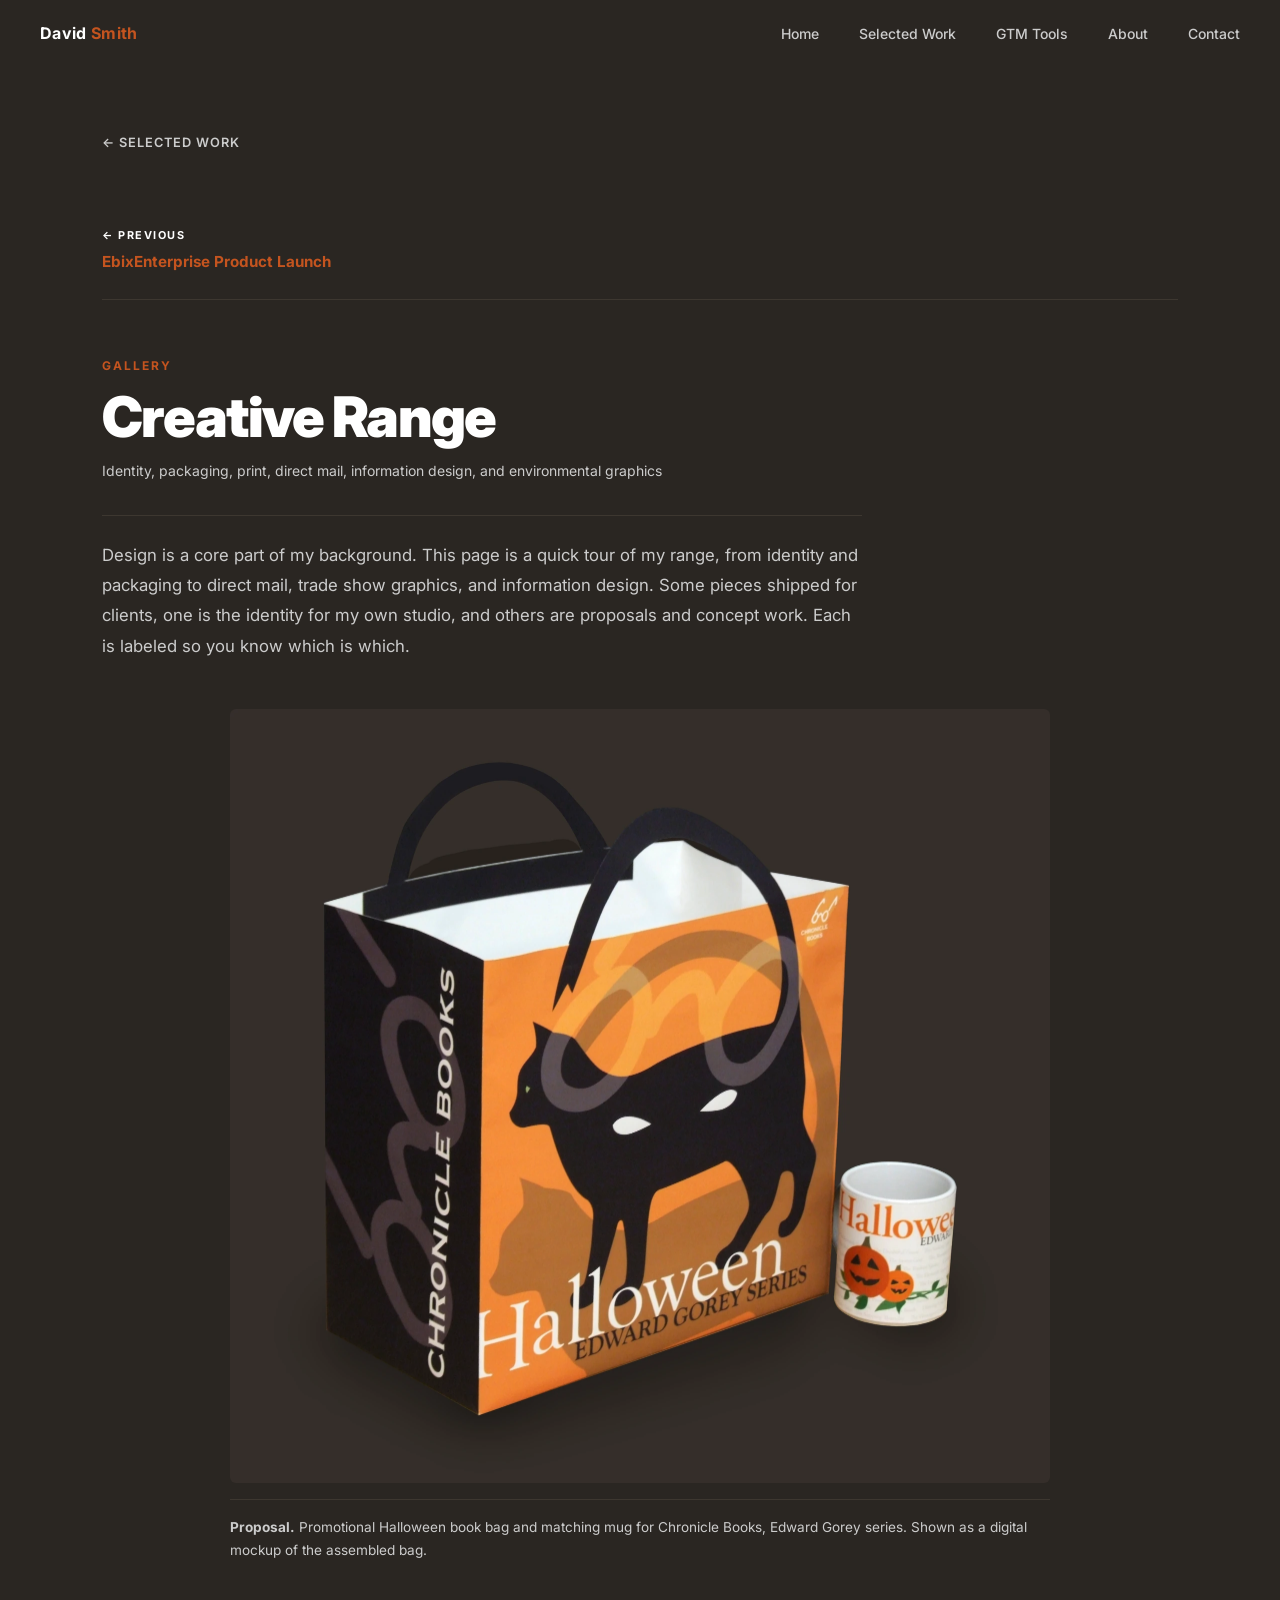
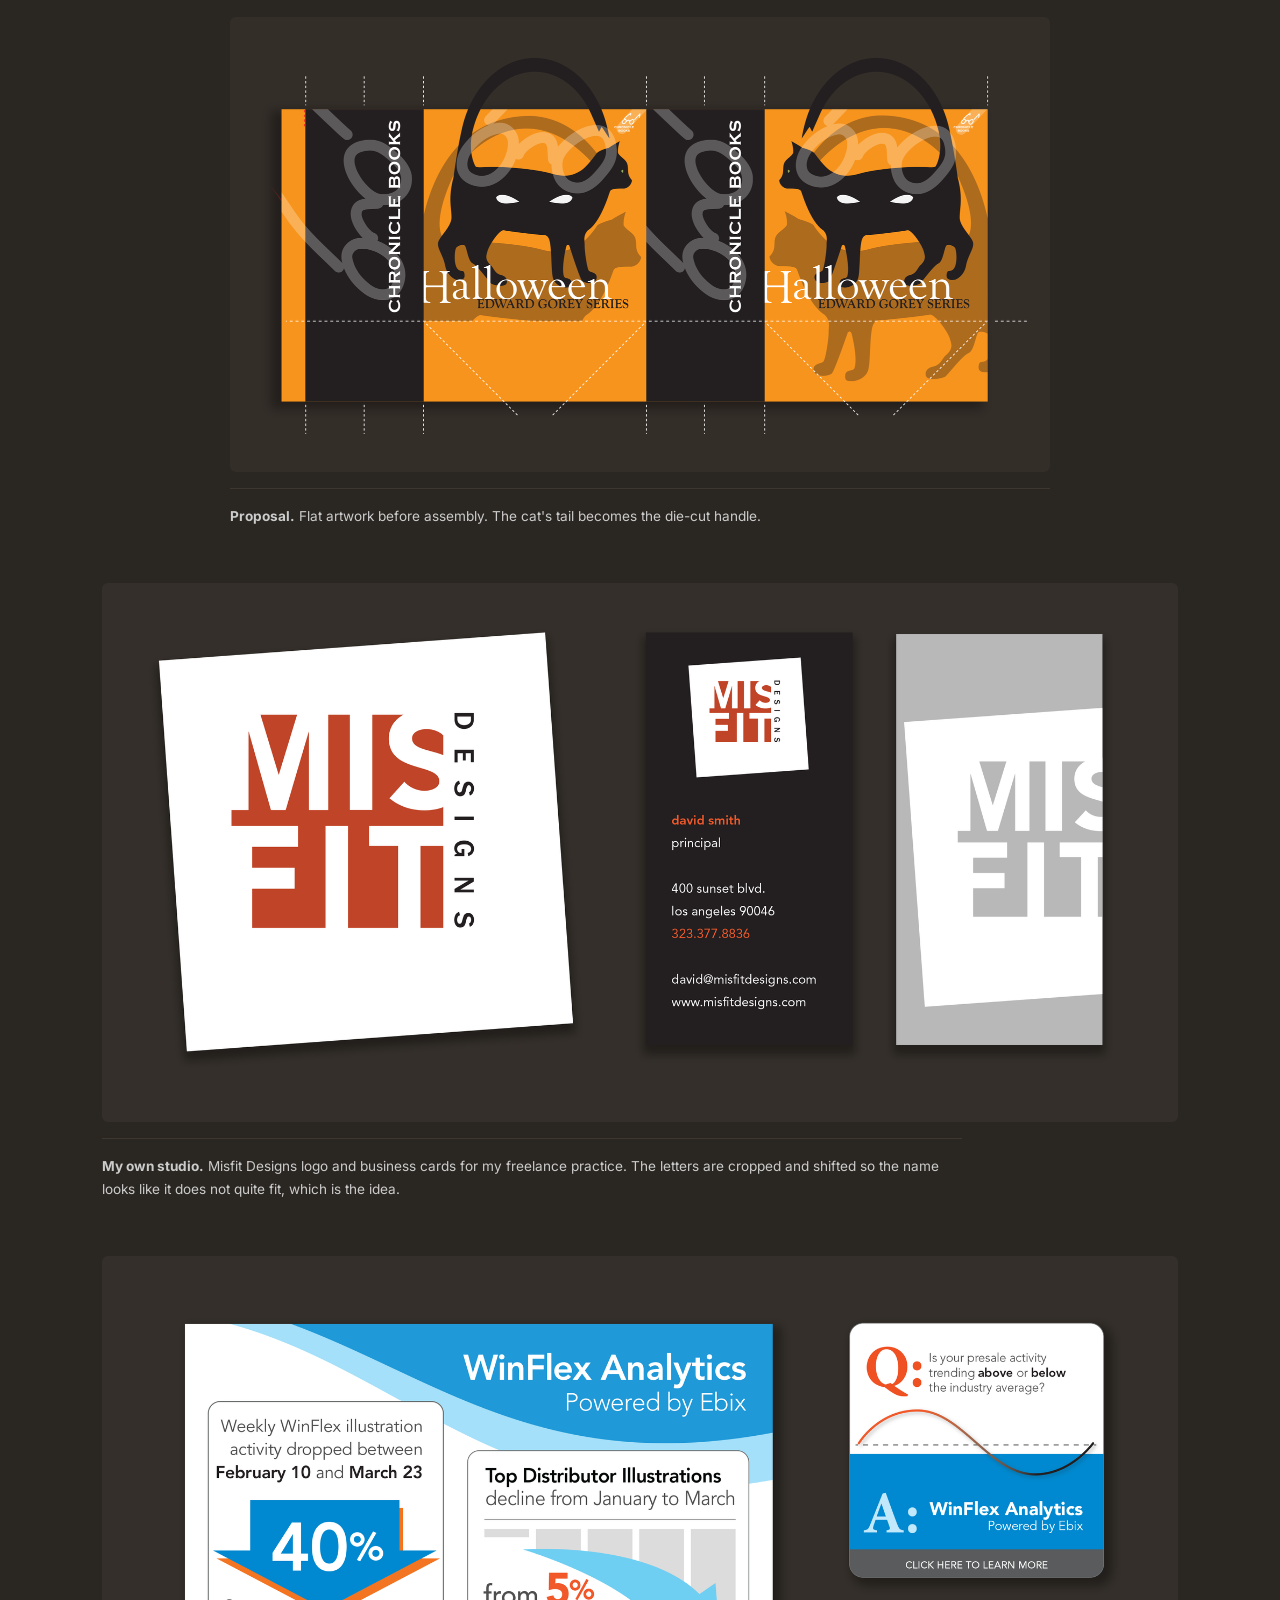
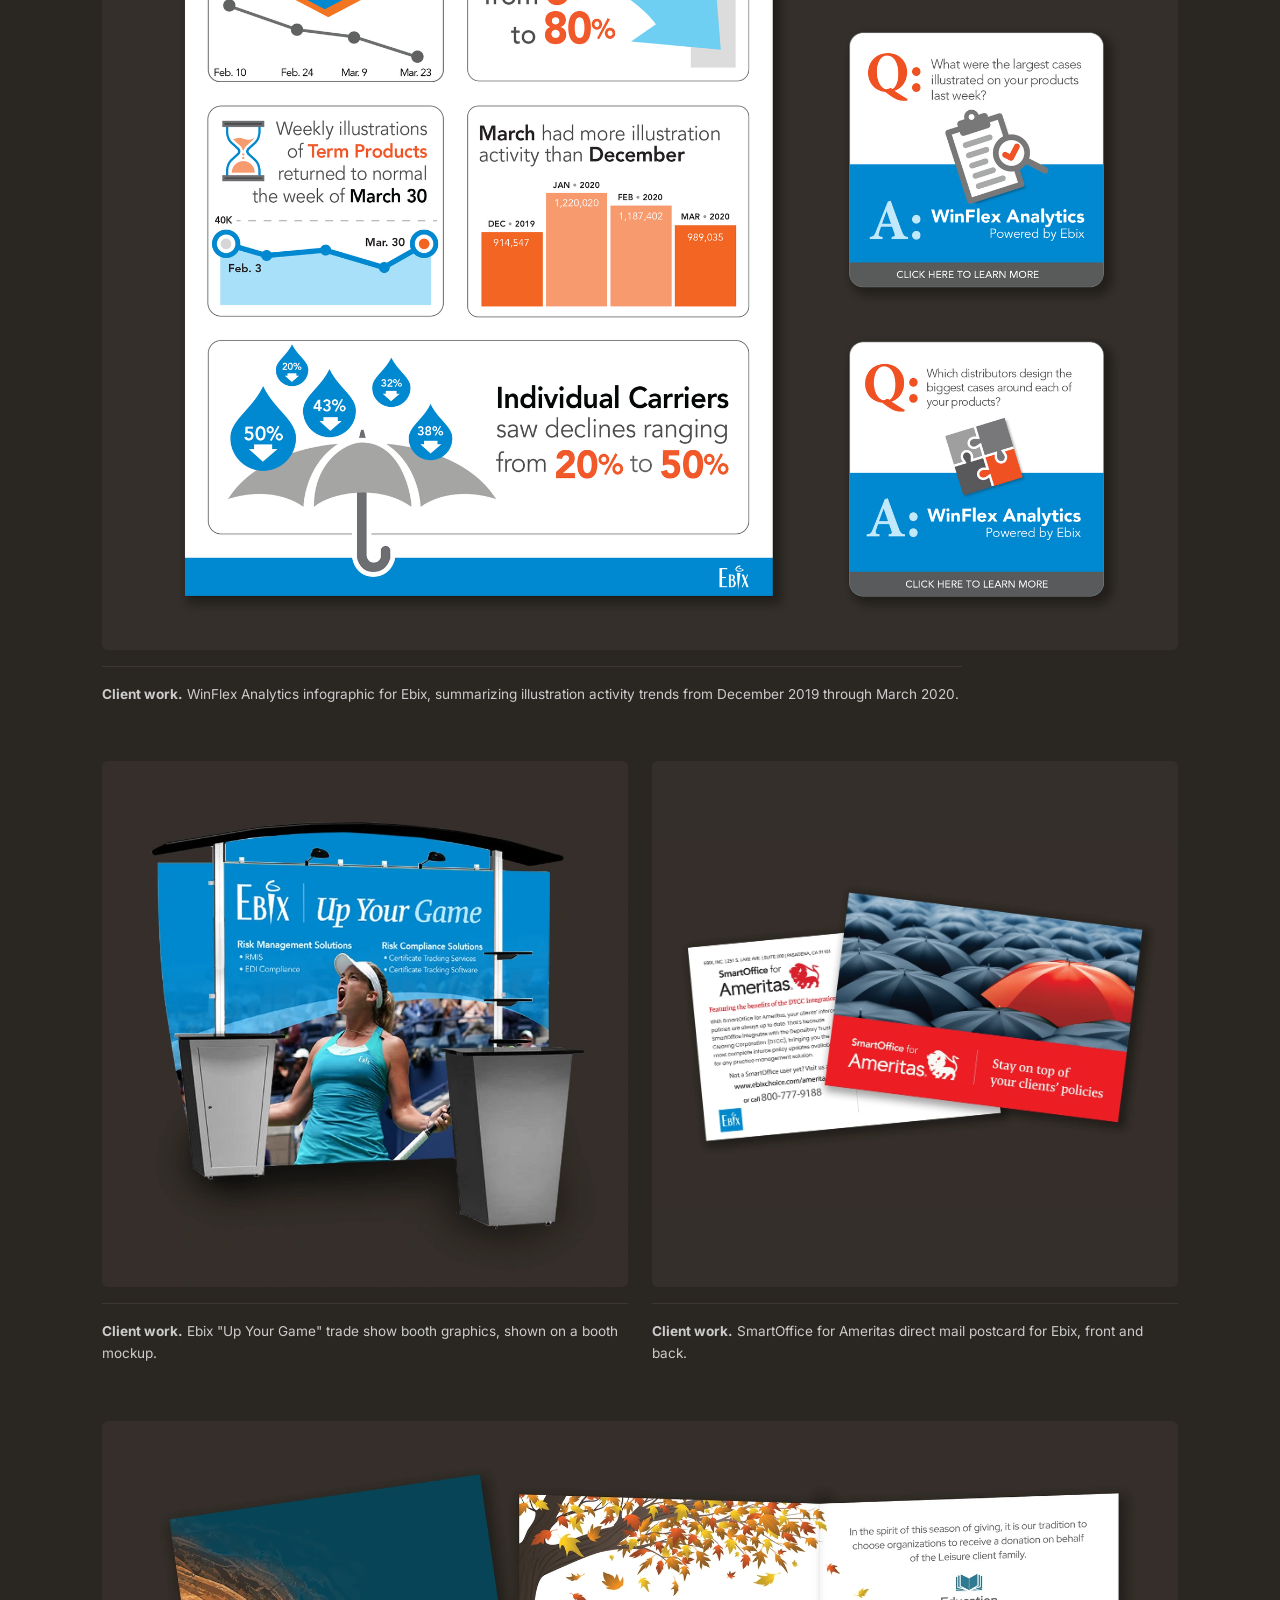
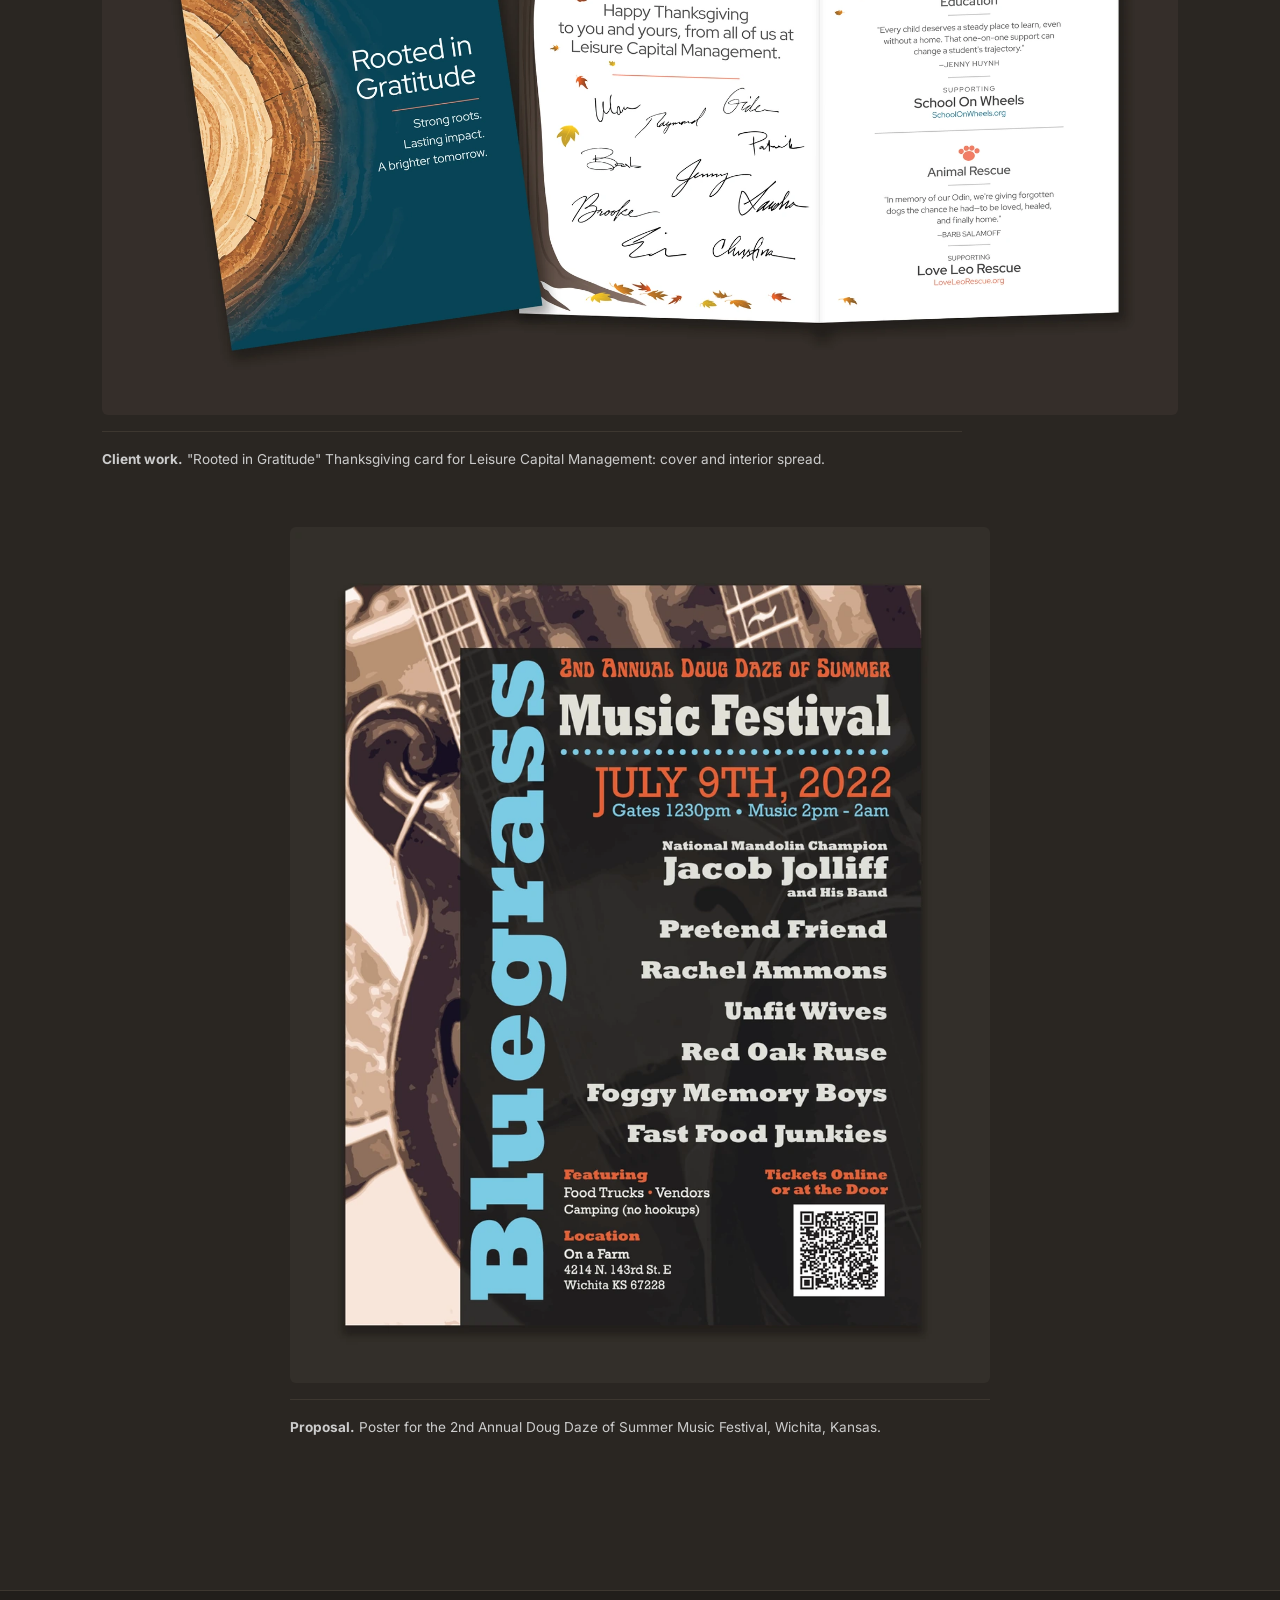
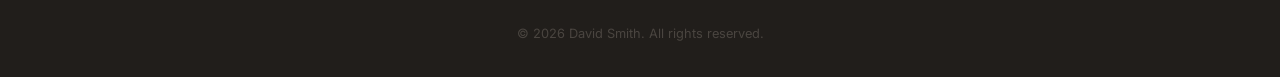
==== creative-range/index.html @ 81f2997c "Add Creative Range gallery page and homepage card - New page creative-range/index.html with images i" ====
<!DOCTYPE html>
<html lang="en">
<head>
  <meta charset="UTF-8" />
  <meta name="viewport" content="width=device-width, initial-scale=1.0" />
  <title>Creative Range | David Smith</title>
  <link rel="stylesheet" href="../styles.css" />
</head>
<body>

  <nav class="site-nav">
    <a href="https://davidsmithdesigns.com/" class="nav-logo">David <span>Smith</span></a>
    <ul class="nav-links">
      <li><a href="https://davidsmithdesigns.com/">Home</a></li>
      <li><a href="../index.html#selected-work">Selected Work</a></li>
      <li><a href="../gtm-tools.html">GTM Tools</a></li>
      <li><a href="../about.html">About</a></li>
      <li><a href="../index.html#contact">Contact</a></li>
    </ul>
    <button class="nav-toggle" aria-label="Toggle menu">
      <span></span><span></span><span></span>
    </button>
  </nav>

  <main class="cs-page range-page">
    <div class="container">

      <a href="../index.html#selected-work" class="cs-back">← Selected Work</a>

      <nav class="cs-nav" aria-label="Case study navigation">
        <a href="../ebixenterprise/" class="cs-nav-link prev">
          <span class="cs-nav-label">← Previous</span>
          <span class="cs-nav-title">EbixEnterprise Product Launch</span>
        </a>
        <div class="cs-nav-spacer"></div>
      </nav>

      <header class="cs-header">
        <p class="eyebrow">Gallery</p>
        <h1 class="cs-title">Creative Range</h1>
        <p class="cs-tagline">Identity, packaging, print, direct mail, information design, and environmental graphics</p>
        <p class="cs-intro">Design is a core part of my background. This page is a quick tour of my range, from identity and packaging to direct mail, trade show graphics, and information design. Some pieces shipped for clients, one is the identity for my own studio, and others are proposals and concept work. Each is labeled so you know which is which.</p>
      </header>

      <div class="deliverables">

        <!-- 1. Chronicle Books bag (hero) + die cut -->
        <figure class="deliverable deliverable-feature">
          <img class="tile" src="../images/creative-range/chronicle-bag.webp" width="1640" height="1549" alt="Halloween promotional book bag for Chronicle Books, Edward Gorey series, with a black cat whose tail forms the handle, shown with a matching mug" decoding="async" />
          <figcaption><strong>Proposal.</strong> Promotional Halloween book bag and matching mug for Chronicle Books, Edward Gorey series. Shown as a digital mockup of the assembled bag.</figcaption>
        </figure>

        <figure class="deliverable deliverable-feature">
          <img class="tile" src="../images/creative-range/chronicle-bag-die-cut.png" width="1640" height="909" alt="Flat die-cut artwork for the Chronicle Books Halloween bag showing both panels before assembly" loading="lazy" decoding="async" />
          <figcaption><strong>Proposal.</strong> Flat artwork before assembly. The cat's tail becomes the die-cut handle.</figcaption>
        </figure>

        <!-- 2. Misfit identity (full width) -->
        <figure class="deliverable">
          <img class="tile" src="../images/creative-range/misfit-designs.png" width="2000" height="1002" alt="Misfit Designs logo with front and back of the business card" loading="lazy" decoding="async" />
          <figcaption><strong>My own studio.</strong> Misfit Designs logo and business cards for my freelance practice. The letters are cropped and shifted so the name looks like it does not quite fit, which is the idea.</figcaption>
        </figure>

        <!-- 4. Ebix: infographic (full width), then booth + direct mail -->
        <figure class="deliverable">
          <img class="tile" src="../images/creative-range/winflex-infographic.png" width="2000" height="1847" alt="WinFlex Analytics infographic from Ebix with a 40 percent decline arrow, bar chart, and raindrops on an umbrella" loading="lazy" decoding="async" />
          <figcaption><strong>Client work.</strong> WinFlex Analytics infographic for Ebix, summarizing illustration activity trends from December 2019 through March 2020.</figcaption>
        </figure>

        <div class="range-grid">
          <figure class="deliverable">
            <img class="tile" src="../images/creative-range/tradeshow-booth.webp" width="900" height="900" alt="Ebix Up Your Game trade show booth with a tennis player and Risk Management and Risk Compliance solutions" loading="lazy" decoding="async" />
            <figcaption><strong>Client work.</strong> Ebix "Up Your Game" trade show booth graphics, shown on a booth mockup.</figcaption>
          </figure>
          <figure class="deliverable">
            <img class="tile" src="../images/creative-range/direct-mail.webp" width="1200" height="827" alt="SmartOffice for Ameritas direct mail postcard, front with red umbrella and back with copy" loading="lazy" decoding="async" />
            <figcaption><strong>Client work.</strong> SmartOffice for Ameritas direct mail postcard for Ebix, front and back.</figcaption>
          </figure>
        </div>

        <!-- 5. Holiday card (full width) -->
        <figure class="deliverable">
          <img class="tile" src="../images/creative-range/holiday-card.webp" width="2000" height="1105" alt="Rooted in Gratitude Thanksgiving card for Leisure Capital Management, cover and interior spread" loading="lazy" decoding="async" />
          <figcaption><strong>Client work.</strong> "Rooted in Gratitude" Thanksgiving card for Leisure Capital Management: cover and interior spread.</figcaption>
        </figure>

        <!-- 6. Bluegrass festival poster (centered) -->
        <figure class="deliverable deliverable-centered">
          <img class="tile" src="../images/creative-range/bluegrass-ad.webp" width="1000" height="1223" alt="Poster for the 2nd Annual Doug Daze of Summer bluegrass music festival in Wichita, Kansas, July 9, 2022, with a vertical Bluegrass headline over a stylized guitar" loading="lazy" decoding="async" />
          <figcaption><strong>Proposal.</strong> Poster for the 2nd Annual Doug Daze of Summer Music Festival, Wichita, Kansas.</figcaption>
        </figure>

      </div>
    </div>
  </main>

  <footer>
    <p>&copy; 2026 David Smith. All rights reserved.</p>
  </footer>

  <script src="../script.js"></script>
</body>
</html>
---- styles.css ----
@import url('https://fonts.googleapis.com/css2?family=Inter:wght@300;400;500;600;700;800;900&display=swap');

/* ── Variables ── */
:root {
  --bg:          #2a2622;
  --bg-dark:     #211e1b;
  --bg-card:     #322e2a;
  --bg-card2:    #3a3530;
  --accent:      #c4541f;
  --accent-h:    #d96025;
  --stone:       #f5f3ef;
  --text:        #ffffff;
  --text-2:      #cccccc;
  --border:      #3d3730;
  --ph-bg:       #1e1b18;
  --ph-border:   #2e2a26;
  --ph-text:     #4a4540;
  --radius:      6px;
  --max-w:       1140px;
}

/* ── Reset ── */
*, *::before, *::after { box-sizing: border-box; margin: 0; padding: 0; }
html { scroll-behavior: smooth; }
body {
  background: var(--bg);
  color: var(--text);
  font-family: 'Inter', system-ui, sans-serif;
  line-height: 1.7;
  -webkit-font-smoothing: antialiased;
}
img { display: block; width: 100%; height: auto; }
a { color: inherit; text-decoration: none; }

/* ── Layout ── */
.container {
  max-width: var(--max-w);
  margin: 0 auto;
  padding: 0 2rem;
}
section { padding: 6rem 0; }

/* ── Nav ── */
.site-nav {
  position: fixed;
  top: 0; left: 0; right: 0;
  z-index: 200;
  display: flex;
  align-items: center;
  justify-content: space-between;
  padding: 1.25rem 2.5rem;
  transition: background 0.3s, box-shadow 0.3s;
}
.site-nav.scrolled {
  background: rgba(33, 30, 27, 0.96);
  backdrop-filter: blur(12px);
  box-shadow: 0 1px 0 var(--border);
}
.site-nav.menu-open {
  backdrop-filter: none;
}
.nav-logo {
  font-size: 1rem;
  font-weight: 700;
  letter-spacing: 0.02em;
  color: var(--text);
}
.nav-logo span { color: var(--accent); }
.nav-links {
  display: flex;
  gap: 2.5rem;
  list-style: none;
}
.nav-links a {
  font-size: 0.875rem;
  font-weight: 500;
  color: var(--text-2);
  transition: color 0.2s;
}
.nav-links a:hover { color: var(--text); }

/* Hamburger */
.nav-toggle {
  display: none;
  flex-direction: column;
  gap: 5px;
  cursor: pointer;
  padding: 4px;
  background: none;
  border: none;
}
.nav-toggle span {
  display: block;
  width: 24px;
  height: 2px;
  background: var(--text);
  transition: transform 0.3s, opacity 0.3s;
}
.nav-toggle.open span:nth-child(1) { transform: translateY(7px) rotate(45deg); }
.nav-toggle.open span:nth-child(2) { opacity: 0; }
.nav-toggle.open span:nth-child(3) { transform: translateY(-7px) rotate(-45deg); }

/* ── Hero ── */
#hero {
  position: relative;
  min-height: 100vh;
  display: flex;
  align-items: center;
  overflow: hidden;
  background: var(--bg-dark);
}
.hero-texture {
  position: absolute;
  inset: 0;
  pointer-events: none;
  overflow: hidden;
}
.hero-texture::before {
  content: '';
  position: absolute;
  inset: 0;
  background: url('images/david-texture.jpg') center / cover no-repeat;
}
.hero-texture::after {
  content: '';
  position: absolute;
  inset: 0;
  background: linear-gradient(to bottom, transparent 40%, var(--bg-dark) 100%);
}
.hero-content {
  position: relative;
  z-index: 2;
  max-width: var(--max-w);
  margin: 0 auto;
  padding: 0 2rem;
  padding-top: 5rem;
  display: flex;
  align-items: center;
  gap: 2.5rem;
}
.hero-photo {
  flex-shrink: 0;
  width: 11rem;
  height: 11rem;
  border-radius: 50%;
  object-fit: cover;
  border: 3px solid var(--accent);
  box-shadow: 0 10px 30px rgba(0, 0, 0, 0.4);
}
.hero-eyebrow {
  font-size: 0.8rem;
  font-weight: 600;
  letter-spacing: 0.18em;
  text-transform: uppercase;
  color: var(--accent);
  margin-bottom: 1.25rem;
}
.hero-name {
  font-size: clamp(3.5rem, 8vw, 6.5rem);
  font-weight: 900;
  line-height: 0.95;
  letter-spacing: -0.03em;
  color: var(--text);
  margin-bottom: 1.5rem;
}
.hero-title {
  font-size: clamp(1.1rem, 2.5vw, 1.5rem);
  font-weight: 400;
  color: var(--stone);
  margin-bottom: 0.6rem;
}
.hero-descriptor {
  font-size: 0.95rem;
  color: var(--text-2);
  margin-bottom: 2.75rem;
  max-width: 540px;
}
.btn {
  display: inline-block;
  padding: 0.85rem 2rem;
  border-radius: var(--radius);
  font-size: 0.9rem;
  font-weight: 600;
  letter-spacing: 0.01em;
  cursor: pointer;
  transition: background 0.2s, transform 0.15s;
  -webkit-appearance: none;
  appearance: none;
  border: none;
}
.btn-accent {
  background: var(--accent);
  color: #fff;
}
.btn-accent:hover {
  background: var(--accent-h);
  transform: translateY(-1px);
}
.btn-ghost {
  background: transparent;
  color: var(--text-2);
  border: 1px solid var(--border);
  margin-left: 1rem;
}
.btn-ghost:hover {
  border-color: var(--text-2);
  color: var(--text);
}
.btn:focus {
  outline: none;
}
.btn:focus-visible {
  outline: 2px solid var(--accent-h);
  outline-offset: 2px;
}

/* ── Section Labels ── */
.eyebrow {
  font-size: 0.75rem;
  font-weight: 700;
  letter-spacing: 0.16em;
  text-transform: uppercase;
  color: var(--accent);
  margin-bottom: 0.75rem;
}
.section-title {
  font-size: clamp(1.75rem, 4vw, 2.75rem);
  font-weight: 800;
  line-height: 1.1;
  letter-spacing: -0.02em;
  color: var(--text);
  margin-bottom: 1rem;
}
.section-lead {
  font-size: 1.05rem;
  color: var(--text-2);
  max-width: 600px;
  margin-bottom: 3.5rem;
}

/* ── Selected Work Cards ── */
#selected-work { background: var(--bg); }
.work-grid {
  display: grid;
  grid-template-columns: repeat(3, 1fr);
  gap: 1.75rem;
}
.work-card {
  display: flex;
  flex-direction: column;
  background: var(--bg-card);
  border: 1px solid var(--border);
  border-radius: 10px;
  overflow: hidden;
  transition: border-color 0.25s, transform 0.25s;
}
.work-card:hover {
  border-color: var(--accent);
  transform: translateY(-3px);
}
.card-full-link {
  display: flex;
  flex-direction: column;
  height: 100%;
  color: inherit;
}
.card-thumb {
  display: block;
  overflow: hidden;
}
.card-thumb .img-placeholder { border-radius: 0; border: none; border-bottom: 1px solid var(--ph-border); }
.work-card:hover .card-thumb .img-placeholder { transform: scale(1.02); }
.card-body {
  padding: 1.5rem;
  display: flex;
  flex-direction: column;
  flex: 1;
}
.card-tags {
  font-size: 0.7rem;
  font-weight: 600;
  letter-spacing: 0.08em;
  text-transform: uppercase;
  color: var(--accent);
  margin-bottom: 0.6rem;
}
.card-body h3 {
  font-size: 1.05rem;
  font-weight: 700;
  line-height: 1.3;
  margin-bottom: 0.6rem;
  color: var(--text);
}
.card-body p {
  font-size: 0.875rem;
  color: var(--text-2);
  line-height: 1.65;
  flex: 1;
  margin-bottom: 1.25rem;
}
.card-link {
  font-size: 0.85rem;
  font-weight: 600;
  color: var(--accent);
  transition: color 0.2s;
  align-self: flex-start;
}
.work-card:hover .card-link { color: var(--accent-h); }

/* ── Contact Section ── */
#contact {
  background: var(--bg-dark);
  border-top: 1px solid var(--border);
}
.contact-inner {
  max-width: 620px;
}
.contact-inner .section-title { margin-bottom: 0.75rem; }
.contact-sub {
  color: var(--text-2);
  font-size: 1rem;
  margin-bottom: 2.5rem;
  line-height: 1.75;
}
.contact-email {
  display: inline-block;
  font-size: 1.25rem;
  font-weight: 600;
  color: var(--accent);
  border-bottom: 1px solid transparent;
  transition: border-color 0.2s;
  margin-bottom: 1.75rem;
}
.contact-email:hover { border-color: var(--accent); }
.contact-links {
  display: flex;
  gap: 1.5rem;
  align-items: center;
}
.contact-link {
  font-size: 0.875rem;
  font-weight: 500;
  color: var(--text-2);
  transition: color 0.2s;
}
.contact-link:hover { color: var(--text); }
.contact-sep { color: var(--border); }

/* ── Footer ── */
footer {
  background: var(--bg-dark);
  border-top: 1px solid var(--border);
  padding: 2rem;
  text-align: center;
  font-size: 0.8rem;
  color: var(--ph-text);
}

/* ── About Page ── */
.about-page { padding-top: 10rem; }
.about-grid {
  display: grid;
  grid-template-columns: 1fr 2fr;
  gap: 5rem;
  align-items: start;
  margin-top: 3rem;
}
.about-sidebar .eyebrow { margin-bottom: 2rem; }
.about-meta dt {
  font-size: 0.7rem;
  font-weight: 700;
  letter-spacing: 0.12em;
  text-transform: uppercase;
  color: var(--accent);
  margin-bottom: 0.25rem;
}
.about-meta dd {
  font-size: 0.9rem;
  color: var(--text);
  margin-bottom: 1.5rem;
}
.about-body p {
  color: var(--text-2);
  margin-bottom: 1.4rem;
  font-size: 1rem;
  line-height: 1.8;
}
.about-body p:last-of-type { margin-bottom: 2.5rem; }
.about-cta { display: flex; gap: 1rem; flex-wrap: wrap; }

/* ── Case Study Pages ── */
.cs-page { padding-top: 8rem; }
.cs-back {
  display: inline-flex;
  align-items: center;
  gap: 0.4rem;
  font-size: 0.8rem;
  font-weight: 600;
  letter-spacing: 0.08em;
  text-transform: uppercase;
  color: var(--text-2);
  margin-bottom: 3rem;
  transition: color 0.2s;
}
.cs-back:hover { color: var(--accent); }
.cs-header { max-width: 820px; margin-bottom: 1.5rem; }
.cs-title {
  font-size: clamp(2rem, 5vw, 3.5rem);
  font-weight: 900;
  line-height: 1.05;
  letter-spacing: -0.03em;
  margin-bottom: 0.75rem;
}
.cs-tagline {
  font-size: 0.875rem;
  color: var(--text-2);
  margin-bottom: 2rem;
}
.cs-intro {
  font-size: 1.05rem;
  color: var(--text-2);
  line-height: 1.8;
  max-width: 760px;
  padding-top: 1.5rem;
  border-top: 1px solid var(--border);
  margin-bottom: 0;
}
.cs-meta {
  display: flex;
  gap: 3rem;
  flex-wrap: wrap;
  margin-bottom: 1.5rem;
}
.cs-meta-item dt {
  font-size: 0.68rem;
  font-weight: 700;
  letter-spacing: 0.14em;
  text-transform: uppercase;
  color: var(--accent);
  margin-bottom: 0.2rem;
}
.cs-meta-item dd {
  font-size: 0.875rem;
  color: var(--text-2);
}

/* ── Deliverables ── */
.deliverables { padding: 1.5rem 0 6rem; }
.deliverable {
  margin-bottom: 3.5rem;
}
.deliverable figcaption {
  font-size: 0.85rem;
  color: var(--text-2);
  line-height: 1.65;
  margin-top: 1rem;
  padding-top: 1rem;
  border-top: 1px solid var(--border);
  max-width: 860px;
}
.deliverable-centered {
  max-width: 700px;
  margin-left: auto;
  margin-right: auto;
}

/* Two-column grid */
.img-grid-2col {
  display: grid;
  grid-template-columns: 1fr 1fr;
  gap: 1.5rem;
  margin-bottom: 3.5rem;
}
.img-grid-2col .deliverable { margin-bottom: 0; }

/* Zinnia brochure + banner layout */
.zinnia-brochure-grid {
  display: grid;
  grid-template-columns: 1fr 1fr;
  gap: 1.5rem;
  margin-bottom: 3.5rem;
  align-items: start;
}
.zinnia-brochure-grid .deliverable { margin-bottom: 0; }
.zinnia-brochure-grid .deliverable:nth-child(1) { grid-column: 1; grid-row: 1; }
.zinnia-brochure-grid .deliverable:nth-child(2) { grid-column: 1; grid-row: 2; }
.zinnia-brochure-grid .deliverable:nth-child(3) { grid-column: 1; grid-row: 3; }
.zinnia-brochure-grid .banner-figure { grid-column: 2; grid-row: 1 / 4; }

/* Riskworld brochure grid: 3 left col, 2 right col */
.riskworld-brochure-grid {
  display: grid;
  grid-template-columns: 1fr 1fr;
  gap: 1.5rem;
  margin-bottom: 3.5rem;
  align-items: start;
}
.riskworld-brochure-grid .deliverable { margin-bottom: 0; }
.riskworld-brochure-grid .deliverable:nth-child(1) { grid-column: 1; grid-row: 1; }
.riskworld-brochure-grid .deliverable:nth-child(2) { grid-column: 1; grid-row: 2; }
.riskworld-brochure-grid .deliverable:nth-child(3) { grid-column: 1; grid-row: 3; }
.riskworld-brochure-grid .deliverable:nth-child(4) { grid-column: 2; grid-row: 1; }
.riskworld-brochure-grid .deliverable:nth-child(5) { grid-column: 2; grid-row: 2; }

/* Reception suite */
.reception-suite {
  border-top: 1px solid var(--border);
  padding-top: 3.5rem;
  margin-bottom: 3.5rem;
}
.reception-suite-images {
  display: grid;
  grid-template-columns: 1fr 1fr;
  gap: 1.5rem;
  margin-bottom: 1rem;
}
.reception-suite-images .deliverable { margin-bottom: 0; }
.reception-suite-caption {
  text-align: center;
  font-size: 0.85rem;
  color: var(--text-2);
  line-height: 1.6;
}

/* Thought leadership links */
.tl-block {
  margin-bottom: 3.5rem;
}
.tl-block h4 {
  font-size: 0.75rem;
  font-weight: 700;
  letter-spacing: 0.14em;
  text-transform: uppercase;
  color: var(--text-2);
  margin-bottom: 1.5rem;
  padding-bottom: 0.75rem;
  border-bottom: 1px solid var(--border);
}
.tl-links { display: flex; flex-direction: column; gap: 0; }
.tl-link {
  display: flex;
  align-items: center;
  gap: 0.75rem;
  padding: 1.1rem 0;
  border-bottom: 1px solid var(--border);
  color: var(--accent);
  font-size: 1rem;
  font-weight: 500;
  transition: color 0.2s, gap 0.2s;
}
.tl-link:hover { color: var(--accent-h); gap: 1rem; }
.tl-link::after { content: '↗'; font-size: 0.85rem; }

/* ── Case Study Bottom Nav ── */
.cs-nav {
  display: flex;
  justify-content: space-between;
  align-items: flex-start;
  padding: 1.5rem 0;
  border-bottom: 1px solid var(--border);
  margin-bottom: 3.5rem;
}
.cs-nav-link {
  display: flex;
  flex-direction: column;
  gap: 0.3rem;
}
.cs-nav-link.next { align-items: flex-end; }
.cs-nav-label {
  font-size: 0.68rem;
  font-weight: 700;
  letter-spacing: 0.14em;
  text-transform: uppercase;
  color: var(--text);
}
.cs-nav-title {
  font-size: 0.95rem;
  font-weight: 700;
  color: var(--accent);
  transition: color 0.2s;
}
.cs-nav-link:hover .cs-nav-title { color: var(--accent-h); }
.cs-nav-spacer { flex: 1; }

/* ── Placeholder Images ── */
.img-placeholder {
  display: flex;
  flex-direction: column;
  align-items: center;
  justify-content: center;
  gap: 0.5rem;
  width: 100%;
  padding: 4rem 2rem;
  background: var(--ph-bg);
  border: 1px solid var(--ph-border);
  border-radius: var(--radius);
  overflow: hidden;
  transition: transform 0.3s ease;
}
.deliverable .img-placeholder:hover { transform: scale(1.02); }
.img-placeholder .ph-icon {
  width: 28px;
  height: 28px;
  opacity: 0.25;
}
.img-placeholder .ph-label {
  font-family: 'Courier New', monospace;
  font-size: 0.7rem;
  color: var(--ph-text);
  text-align: center;
  padding: 0 1rem;
}

/* ── GTM Tools Page ── */
.gtm-page { padding-top: 10rem; }
.gtm-page .section-lead { margin-bottom: 3.5rem; }

/* Tabs */
.tabs {}
.tab-list {
  display: flex;
  flex-wrap: wrap;
  gap: 0.5rem 0.5rem;
  border-bottom: 1px solid var(--border);
  margin-bottom: 2.5rem;
}
.tab-btn {
  appearance: none;
  background: none;
  border: none;
  cursor: pointer;
  padding: 0.9rem 1.25rem;
  font-family: inherit;
  font-size: 0.9rem;
  font-weight: 600;
  color: var(--text-2);
  position: relative;
  transition: color 0.2s;
}
.tab-btn::after {
  content: '';
  position: absolute;
  left: 0.25rem;
  right: 0.25rem;
  bottom: -1px;
  height: 2px;
  background: transparent;
  transition: background 0.2s;
}
.tab-btn:hover { color: var(--text); }
.tab-btn.active { color: var(--text); }
.tab-btn.active::after { background: var(--accent); }

.tab-panel { display: none; }
.tab-panel.active { display: block; }

.tool-desc {
  font-size: 1rem;
  color: var(--text-2);
  max-width: 620px;
  margin-bottom: 2.25rem;
}

/* ICP Research form */
.icp-form { max-width: 620px; margin-bottom: 2rem; }
.icp-form label {
  display: block;
  font-size: 0.75rem;
  font-weight: 700;
  letter-spacing: 0.1em;
  text-transform: uppercase;
  color: var(--accent);
  margin-bottom: 0.6rem;
}
.icp-form-row {
  display: flex;
  gap: 0.75rem;
  flex-wrap: wrap;
}
.icp-form-row input[type="text"] {
  flex: 1;
  min-width: 220px;
  background: var(--ph-bg);
  border: 1px solid var(--border);
  border-radius: var(--radius);
  padding: 0.85rem 1rem;
  font-family: inherit;
  font-size: 0.9rem;
  color: var(--text);
  transition: border-color 0.2s;
}
.icp-form-row input[type="text"]::placeholder { color: var(--ph-text); }
.icp-form-row input[type="text"]:focus {
  outline: none;
  border-color: var(--accent);
}
.icp-form-actions {
  display: flex;
  gap: 0.75rem;
}
.icp-form-row .btn {
  border: none;
  font-family: inherit;
}
.icp-form-row .btn:disabled {
  opacity: 0.6;
  cursor: not-allowed;
  transform: none;
}
.icp-export-btn {
  display: inline-flex;
  align-items: center;
  justify-content: center;
  width: 3.1rem;
  flex-shrink: 0;
  background: transparent;
  color: var(--text-2);
  border: 1px solid var(--border);
  border-radius: var(--radius);
  cursor: pointer;
  -webkit-appearance: none;
  appearance: none;
  transition: border-color 0.2s, color 0.2s;
}
.icp-export-btn:hover:not(:disabled) {
  border-color: var(--text-2);
  color: var(--text);
}
.icp-export-btn:disabled {
  opacity: 0.4;
  cursor: not-allowed;
}
.icp-export-btn:focus {
  outline: none;
}
.icp-export-btn:focus-visible {
  outline: 2px solid var(--accent-h);
  outline-offset: 2px;
}
.icp-export-btn svg {
  width: 18px;
  height: 18px;
}

/* Loading state */
.icp-status {
  align-items: center;
  gap: 0.75rem;
  font-size: 0.9rem;
  color: var(--text-2);
  margin-bottom: 2rem;
}
.icp-status:not([hidden]) { display: flex; }
.spinner {
  width: 18px;
  height: 18px;
  border: 2px solid var(--border);
  border-top-color: var(--accent);
  border-radius: 50%;
  animation: spin 0.7s linear infinite;
  flex-shrink: 0;
}
@keyframes spin { to { transform: rotate(360deg); } }

/* Error state */
.icp-error {
  background: rgba(196, 84, 31, 0.1);
  border: 1px solid var(--accent);
  border-radius: var(--radius);
  padding: 1.1rem 1.25rem;
  font-size: 0.9rem;
  color: var(--stone);
  max-width: 620px;
  margin-bottom: 2rem;
}

/* Results */
.icp-results {
  background: var(--bg-card);
  border: 1px solid var(--border);
  border-radius: 10px;
  padding: 2rem 2.25rem;
  max-width: 760px;
}
.icp-results:not([hidden]) { display: block; }
.icp-section-block + .icp-section-block {
  margin-top: 1.75rem;
  padding-top: 1.75rem;
  border-top: 1px solid var(--border);
}
.icp-section-title {
  font-size: 0.75rem;
  font-weight: 700;
  letter-spacing: 0.1em;
  text-transform: uppercase;
  color: var(--accent);
  margin-bottom: 0.9rem;
}
.icp-section-body p {
  font-size: 0.95rem;
  color: var(--text-2);
  line-height: 1.75;
  margin-bottom: 0.9rem;
}
.icp-section-body p:last-child { margin-bottom: 0; }
.icp-section-body strong { color: var(--text); font-weight: 700; }
.icp-section-body ul {
  list-style: none;
  display: flex;
  flex-direction: column;
  gap: 0.6rem;
  margin-bottom: 0.9rem;
}
.icp-section-body ul:last-child { margin-bottom: 0; }
.icp-section-body li {
  font-size: 0.95rem;
  color: var(--text-2);
  line-height: 1.65;
  padding-left: 1.1rem;
  position: relative;
}
.icp-section-body li::before {
  content: '—';
  position: absolute;
  left: 0;
  color: var(--accent);
}

/* Lifecycle Journey Builder form */
.journey-form { margin-bottom: 2rem; }
.journey-form-actions {
  display: flex;
  gap: 0.75rem;
}
.journey-grid {
  display: grid;
  grid-template-columns: 1fr 1fr;
  gap: 1.5rem 1.5rem;
  max-width: 900px;
  margin-bottom: 1.75rem;
}
.form-field { display: flex; flex-direction: column; }
.form-field label {
  font-size: 0.75rem;
  font-weight: 700;
  letter-spacing: 0.1em;
  text-transform: uppercase;
  color: var(--accent);
  margin-bottom: 0.6rem;
}
.form-field input[type="text"],
.form-field select {
  background: var(--ph-bg);
  border: 1px solid var(--border);
  border-radius: var(--radius);
  padding: 0.85rem 1rem;
  font-family: inherit;
  font-size: 0.9rem;
  color: var(--text);
  transition: border-color 0.2s;
}
.form-field select {
  appearance: none;
  background-image: url("data:image/svg+xml,%3Csvg xmlns='http://www.w3.org/2000/svg' viewBox='0 0 24 24' fill='none' stroke='%23cccccc' stroke-width='2' stroke-linecap='round' stroke-linejoin='round'%3E%3Cpath d='M6 9l6 6 6-6'/%3E%3C/svg%3E");
  background-repeat: no-repeat;
  background-position: right 0.9rem center;
  background-size: 16px;
  padding-right: 2.5rem;
}
.form-field select:invalid { color: var(--ph-text); }
.form-field input[type="text"]::placeholder { color: var(--ph-text); }
.form-field input[type="text"]:focus,
.form-field select:focus {
  outline: none;
  border-color: var(--accent);
}

/* Journey result cards */
.journey-results {
  grid-template-columns: repeat(auto-fit, minmax(250px, 1fr));
  gap: 1.5rem;
}
.journey-results:not([hidden]) { display: grid; }
.journey-card {
  display: flex;
  flex-direction: column;
  background: var(--bg-card);
  border: 1px solid var(--border);
  border-radius: 10px;
  padding: 1.75rem;
}
.journey-card-stage {
  font-size: 0.75rem;
  font-weight: 700;
  letter-spacing: 0.1em;
  text-transform: uppercase;
  color: var(--accent);
  margin-bottom: 1.1rem;
}
.journey-card-block { margin-bottom: 1.1rem; }
.journey-card-label {
  display: block;
  font-size: 0.68rem;
  font-weight: 700;
  letter-spacing: 0.12em;
  text-transform: uppercase;
  color: var(--text-2);
  margin-bottom: 0.45rem;
}
.journey-card-subject-row {
  display: flex;
  flex-direction: column;
  gap: 0.4rem;
  background: rgba(196, 84, 31, 0.1);
  border-left: 3px solid var(--accent);
  border-radius: 4px;
  padding: 0.7rem 0.9rem;
}
.journey-card-subject-text {
  font-size: 0.95rem;
  font-weight: 700;
  color: var(--text);
  line-height: 1.4;
}
.journey-card-char-count {
  align-self: flex-end;
  font-size: 0.7rem;
  color: var(--text-2);
  white-space: nowrap;
}
.journey-card-headline {
  font-size: 1.1rem;
  font-weight: 800;
  color: var(--text);
  line-height: 1.35;
  margin-bottom: 0.9rem;
}
.journey-card-body {
  font-size: 0.9rem;
  color: var(--text-2);
  line-height: 1.7;
  margin-bottom: 1.25rem;
}
.journey-card-cta-block {
  padding-top: 1.1rem;
  border-top: 1px solid var(--border);
}
.journey-card-cta-btn {
  display: inline-block;
  background: var(--accent);
  color: #fff;
  border: none;
  border-radius: var(--radius);
  padding: 0.6rem 1.25rem;
  font-family: inherit;
  font-size: 0.82rem;
  font-weight: 700;
  cursor: default;
}
.journey-card-intent {
  font-size: 0.825rem;
  color: var(--text-2);
  font-style: italic;
  opacity: 0.85;
  padding-top: 1rem;
  border-top: 1px solid var(--border);
}

/* Performance Analyzer */
.perf-toggle {
  display: inline-flex;
  background: var(--ph-bg);
  border: 1px solid var(--border);
  border-radius: var(--radius);
  padding: 0.25rem;
  gap: 0.25rem;
  margin-bottom: 1.5rem;
}
.perf-toggle-btn {
  -webkit-appearance: none;
  appearance: none;
  background: none;
  border: none;
  border-radius: 4px;
  cursor: pointer;
  padding: 0.55rem 1.25rem;
  font-family: inherit;
  font-size: 0.85rem;
  font-weight: 600;
  color: var(--text-2);
  transition: background 0.2s, color 0.2s;
}
.perf-toggle-btn:hover { color: var(--text); }
.perf-toggle-btn.active {
  background: var(--accent);
  color: #fff;
}
.perf-toggle-btn:focus {
  outline: none;
}
.perf-toggle-btn:focus-visible {
  outline: 2px solid var(--accent-h);
  outline-offset: 2px;
}

.perf-actions {
  display: flex;
  flex-wrap: wrap;
  gap: 0.75rem;
  margin-bottom: 1.5rem;
}
.perf-upload-label {
  display: inline-flex;
  align-items: center;
  justify-content: center;
  background: transparent;
  color: var(--text-2);
  border: 1px solid var(--border);
  border-radius: var(--radius);
  padding: 0.85rem 2rem;
  font-size: 0.9rem;
  font-weight: 600;
  letter-spacing: 0.01em;
  cursor: pointer;
  transition: border-color 0.2s, color 0.2s;
}
.perf-upload-label:hover {
  border-color: var(--text-2);
  color: var(--text);
}

.perf-empty {
  font-size: 0.9rem;
  color: var(--text-2);
  max-width: 620px;
  margin-bottom: 2rem;
}
.perf-empty:not([hidden]) { display: block; }

.perf-chart-section:not([hidden]) { display: block; }

.perf-chart-card {
  background: var(--bg-card);
  border: 1px solid var(--border);
  border-radius: 10px;
  padding: 2rem 2.25rem;
  margin-bottom: 1.75rem;
}
.perf-chart-header {
  display: flex;
  align-items: center;
  justify-content: space-between;
  gap: 1rem;
  margin-bottom: 1.5rem;
}
.perf-chart-title {
  font-size: 1.1rem;
  font-weight: 800;
  color: var(--text);
}
.perf-chart-wrap {
  position: relative;
  height: 420px;
  margin-bottom: 1.75rem;
}
.perf-encoding-legend {
  font-size: 0.8rem;
  color: var(--text-2);
  text-align: center;
  margin-bottom: 1.25rem;
}
.perf-insights-title {
  margin-bottom: 1.5rem;
}

.perf-insights-summary {
  font-size: 0.95rem;
  color: var(--text-2);
  line-height: 1.65;
  margin-bottom: 1.25rem;
}

.perf-quadrant-legend {
  display: grid;
  grid-template-columns: 1fr 1fr;
  gap: 1px;
  background: var(--border);
  border: 1px solid var(--border);
  border-radius: 8px;
  overflow: hidden;
}
.perf-quadrant-item {
  background: var(--bg-card2);
  padding: 1rem 1.25rem;
}
.perf-quadrant-item-title {
  font-size: 0.75rem;
  font-weight: 700;
  letter-spacing: 0.08em;
  text-transform: uppercase;
  color: var(--accent);
  margin-bottom: 0.4rem;
}
.perf-quadrant-item-desc {
  font-size: 0.85rem;
  color: var(--text-2);
  line-height: 1.6;
}
#perf-quadrant-legend .perf-quadrant-item-title {
  color: #ffffff;
}
.perf-quadrant-swatch {
  display: inline-block;
  width: 1.14em;
  height: 1.14em;
  margin-right: 0.5em;
  border-radius: 2px;
  vertical-align: middle;
}

.perf-table-card {
  background: var(--bg-card);
  border: 1px solid var(--border);
  border-radius: 10px;
  padding: 1.5rem;
  margin-bottom: 1.75rem;
}
.perf-table-wrap { overflow-x: auto; }
.perf-table {
  width: 100%;
  border-collapse: collapse;
  font-size: 0.85rem;
  white-space: nowrap;
}
.perf-table th {
  text-align: left;
  font-size: 0.7rem;
  font-weight: 700;
  letter-spacing: 0.08em;
  text-transform: uppercase;
  color: var(--text-2);
  padding: 0.75rem 1rem;
  border-bottom: 1px solid var(--border);
  cursor: pointer;
  user-select: none;
  transition: color 0.2s;
}
.perf-table th:hover { color: var(--text); }
.perf-table th .perf-sort-arrow {
  display: inline-block;
  margin-left: 0.35rem;
  color: var(--accent);
}
.perf-table td {
  padding: 0.75rem 1rem;
  border-bottom: 1px solid var(--border);
  color: var(--text-2);
}
.perf-table tbody tr:last-child td { border-bottom: none; }
.perf-table tbody tr:hover { background: rgba(196, 84, 31, 0.06); }
.perf-table td.perf-cell-name { color: var(--text); font-weight: 600; }

.perf-retry-btn {
  background: none;
  border: none;
  padding: 0;
  color: var(--accent);
  font-weight: 700;
  font-family: inherit;
  font-size: 0.9rem;
  cursor: pointer;
  text-decoration: underline;
}

/* ── Responsive ── */
@media (max-width: 900px) {
  .work-grid { grid-template-columns: 1fr; max-width: 480px; }
  .about-grid { grid-template-columns: 1fr; gap: 3rem; }
  .img-grid-2col { grid-template-columns: 1fr; }
  .zinnia-brochure-grid {
    grid-template-columns: 1fr;
  }
  .zinnia-brochure-grid .deliverable:nth-child(1),
  .zinnia-brochure-grid .deliverable:nth-child(2),
  .zinnia-brochure-grid .deliverable:nth-child(3),
  .zinnia-brochure-grid .banner-figure {
    grid-column: 1;
    grid-row: auto;
  }
  .riskworld-brochure-grid { grid-template-columns: 1fr; }
  .riskworld-brochure-grid .deliverable {
    grid-column: 1 !important;
    grid-row: auto !important;
  }
  .reception-suite-images { grid-template-columns: 1fr; }
}

@media (max-width: 768px) {
  .nav-links {
    position: fixed;
    top: 0; left: 0; right: 0; bottom: 0;
    background: var(--bg-dark);
    flex-direction: column;
    align-items: center;
    justify-content: center;
    gap: 2.5rem;
    transform: translateX(100%);
    transition: transform 0.35s ease;
    z-index: 190;
  }
  .nav-links.open { transform: translateX(0); }
  .nav-links a { font-size: 1.25rem; }
  .nav-toggle { display: flex; z-index: 195; }

  .site-nav { padding: 1.25rem 1.5rem; }
  section { padding: 4rem 0; }
  .container { padding: 0 1.25rem; }
  .hero-content { padding: 0 1.25rem; padding-top: 1.5rem; flex-direction: column; align-items: flex-start; gap: 1.5rem; }
  .hero-photo { width: 7rem; height: 7rem; }
  .cs-page { padding-top: 6rem; }
  .cs-nav { flex-direction: column; gap: 1.5rem; align-items: flex-start; }
  .cs-nav-link.next { align-items: flex-start; }
  .about-page { padding-top: 7rem; }
  .gtm-page { padding-top: 7rem; }
  .cs-meta { gap: 1.5rem; }
  .btn-ghost { margin-left: 0; }
  .icp-form-row { flex-direction: column; align-items: stretch; }
  .icp-form-row .btn { margin-left: 0; }
  .icp-form-actions { align-items: stretch; }
  .icp-form-actions .btn { flex: 1; }
  .icp-results { padding: 1.5rem; }
  .journey-grid { grid-template-columns: 1fr; }
  .journey-form-actions { align-items: stretch; }
  .journey-form-actions .btn { flex: 1; }
  .perf-actions { flex-direction: column; align-items: stretch; }
  .perf-chart-card { padding: 1.5rem; }
  .perf-chart-wrap { height: 320px; }
  .perf-quadrant-legend { grid-template-columns: 1fr; }
}

/* ─────────────────────────────────────────────
   ADDITIONS FOR THE CREATIVE RANGE PAGE
   Append to the end of styles.css, ABOVE the existing
   "── Responsive ──" block if you want to keep media queries together,
   or simply at the very bottom (the media queries below are self-contained).
   ───────────────────────────────────────────── */

/* ── Homepage: wide 4th card (spans the full row) ── */
.work-card-wide { grid-column: 1 / -1; }
.work-card-wide .card-full-link { flex-direction: row; align-items: stretch; }
.work-card-wide .card-thumb {
  flex: 0 0 62%;
  display: flex;
  align-items: center;
  background: var(--bg-card);
}
.work-card-wide .card-body {
  justify-content: center;
  padding: 2rem 2.25rem;
}
.work-card-wide .card-body h3 { font-size: 1.35rem; }
.work-card-wide .card-body p { flex: 0 1 auto; max-width: 420px; }

/* ── Creative Range page ── */
.range-page .deliverable img.tile { border-radius: var(--radius); }

/* Centered feature images (bag + die cut) */
.deliverable-feature {
  max-width: 820px;
  margin-left: auto;
  margin-right: auto;
}

/* Two-column grid, images keep natural height */
.range-grid {
  display: grid;
  grid-template-columns: 1fr 1fr;
  gap: 1.5rem;
  margin-bottom: 3.5rem;
  align-items: start;
}
.range-grid .deliverable { margin-bottom: 0; }

/* Pairs: every tile in a pair gets the same square footprint. The image
   backgrounds match the tile color, so letterboxing is invisible. */
.range-grid .deliverable img.tile {
  aspect-ratio: 1 / 1;
  object-fit: contain;
  background: #342f2a;
}

@media (max-width: 900px) {
  .work-card-wide .card-full-link { flex-direction: column; }
  .work-card-wide .card-thumb { flex: none; }
  .work-card-wide .card-body { padding: 1.5rem; }
  .range-grid { grid-template-columns: 1fr; }
}
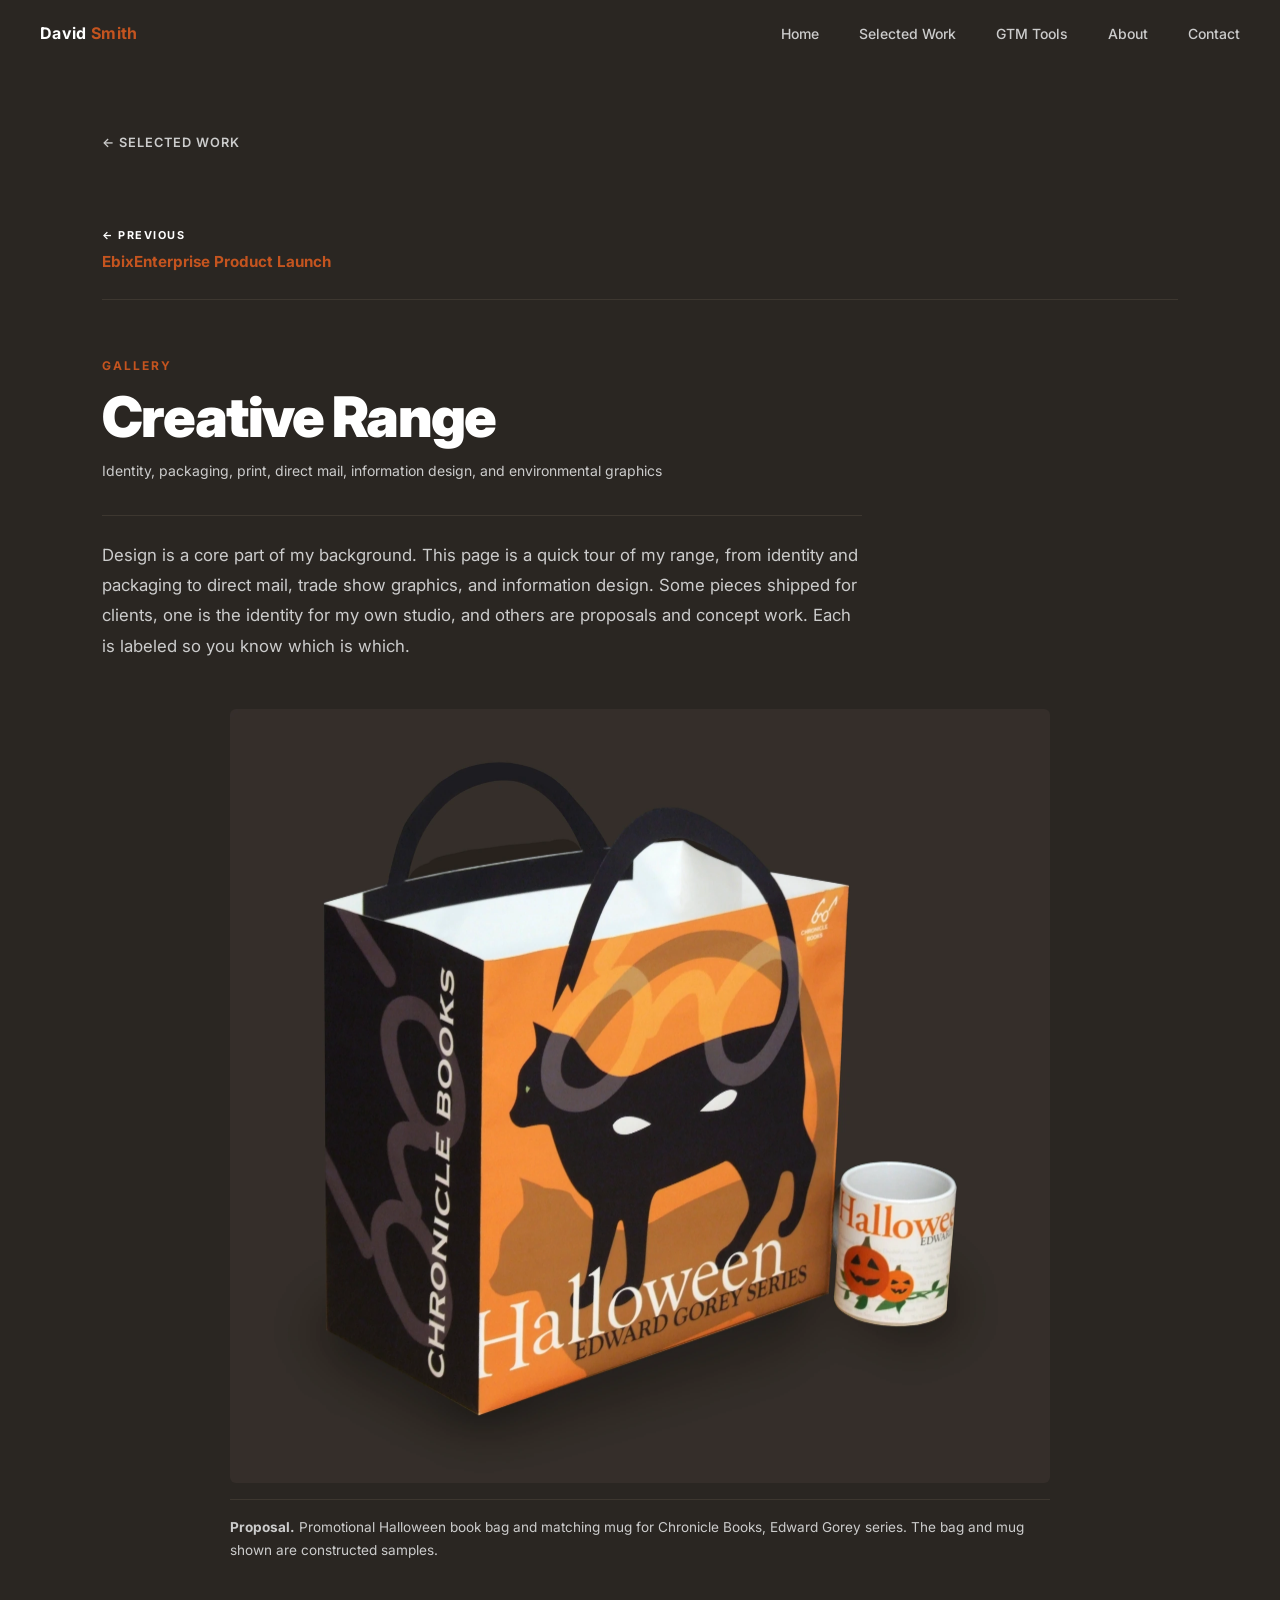
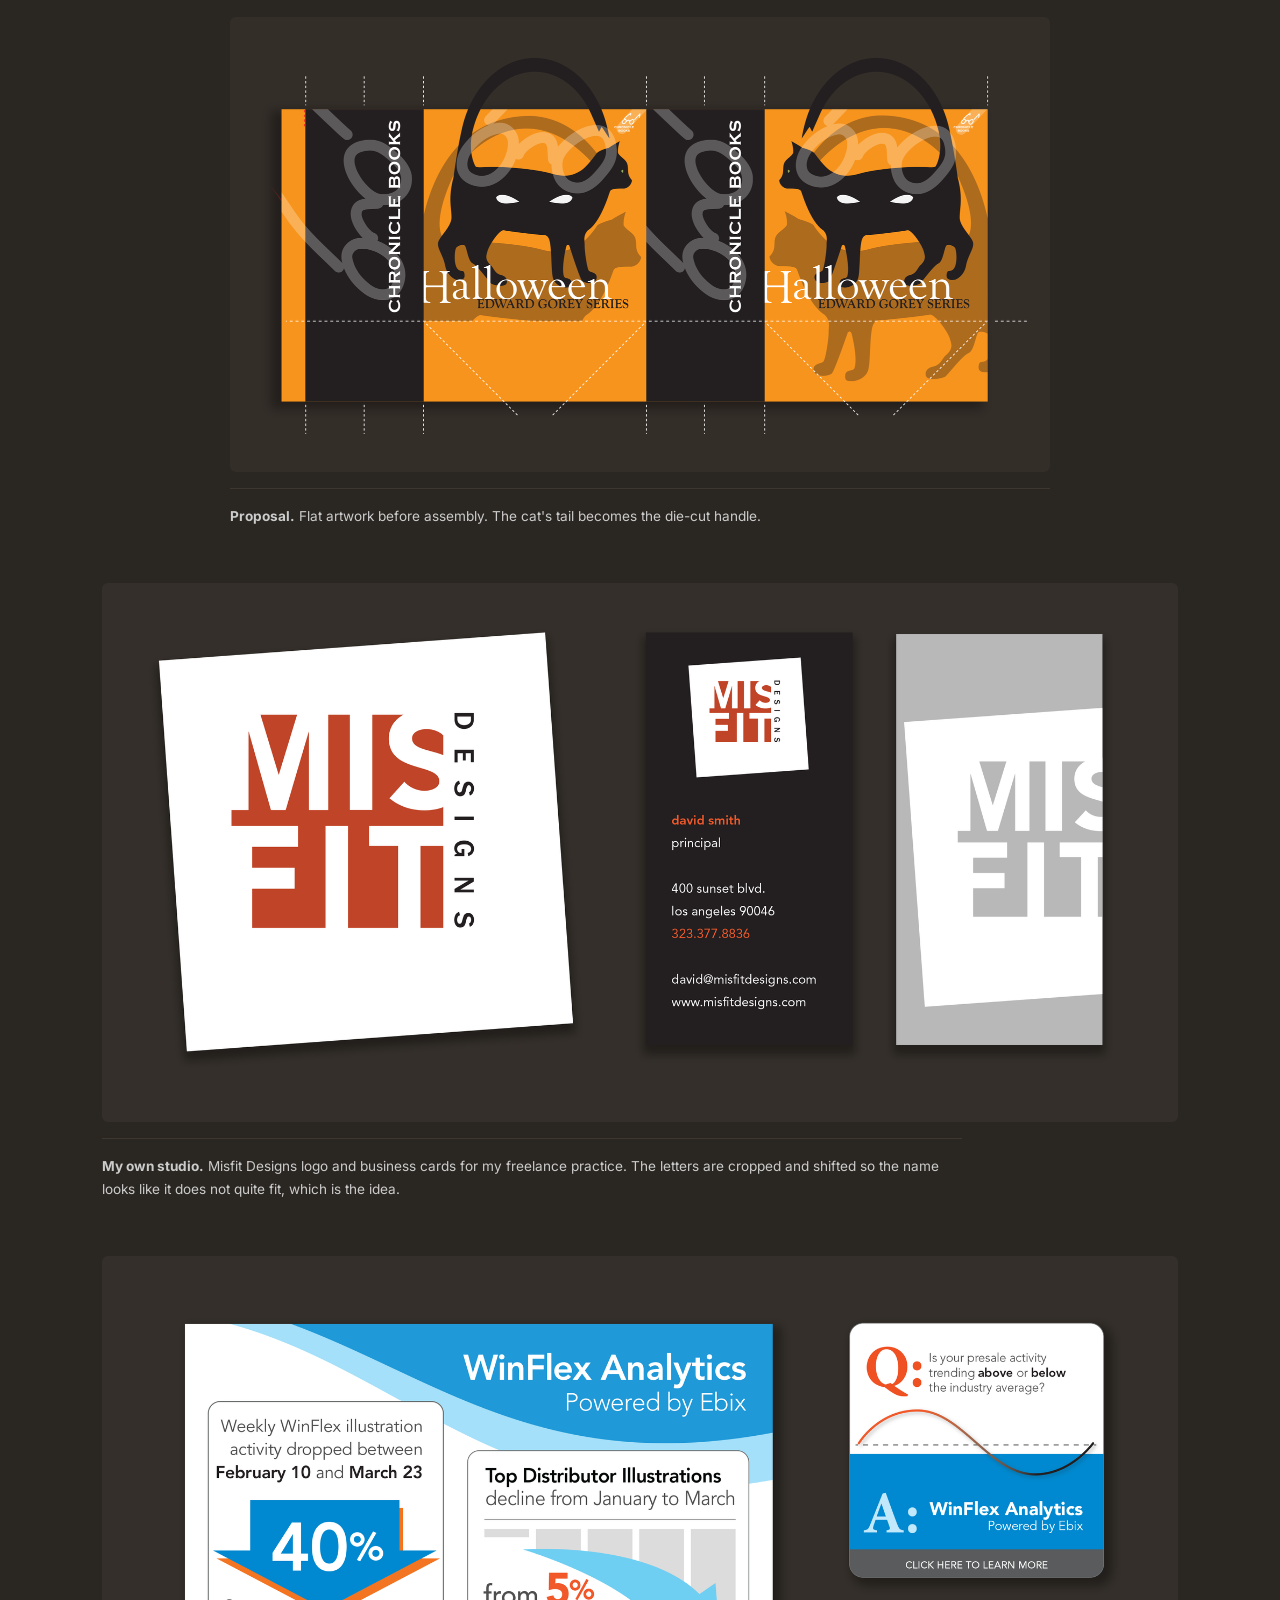
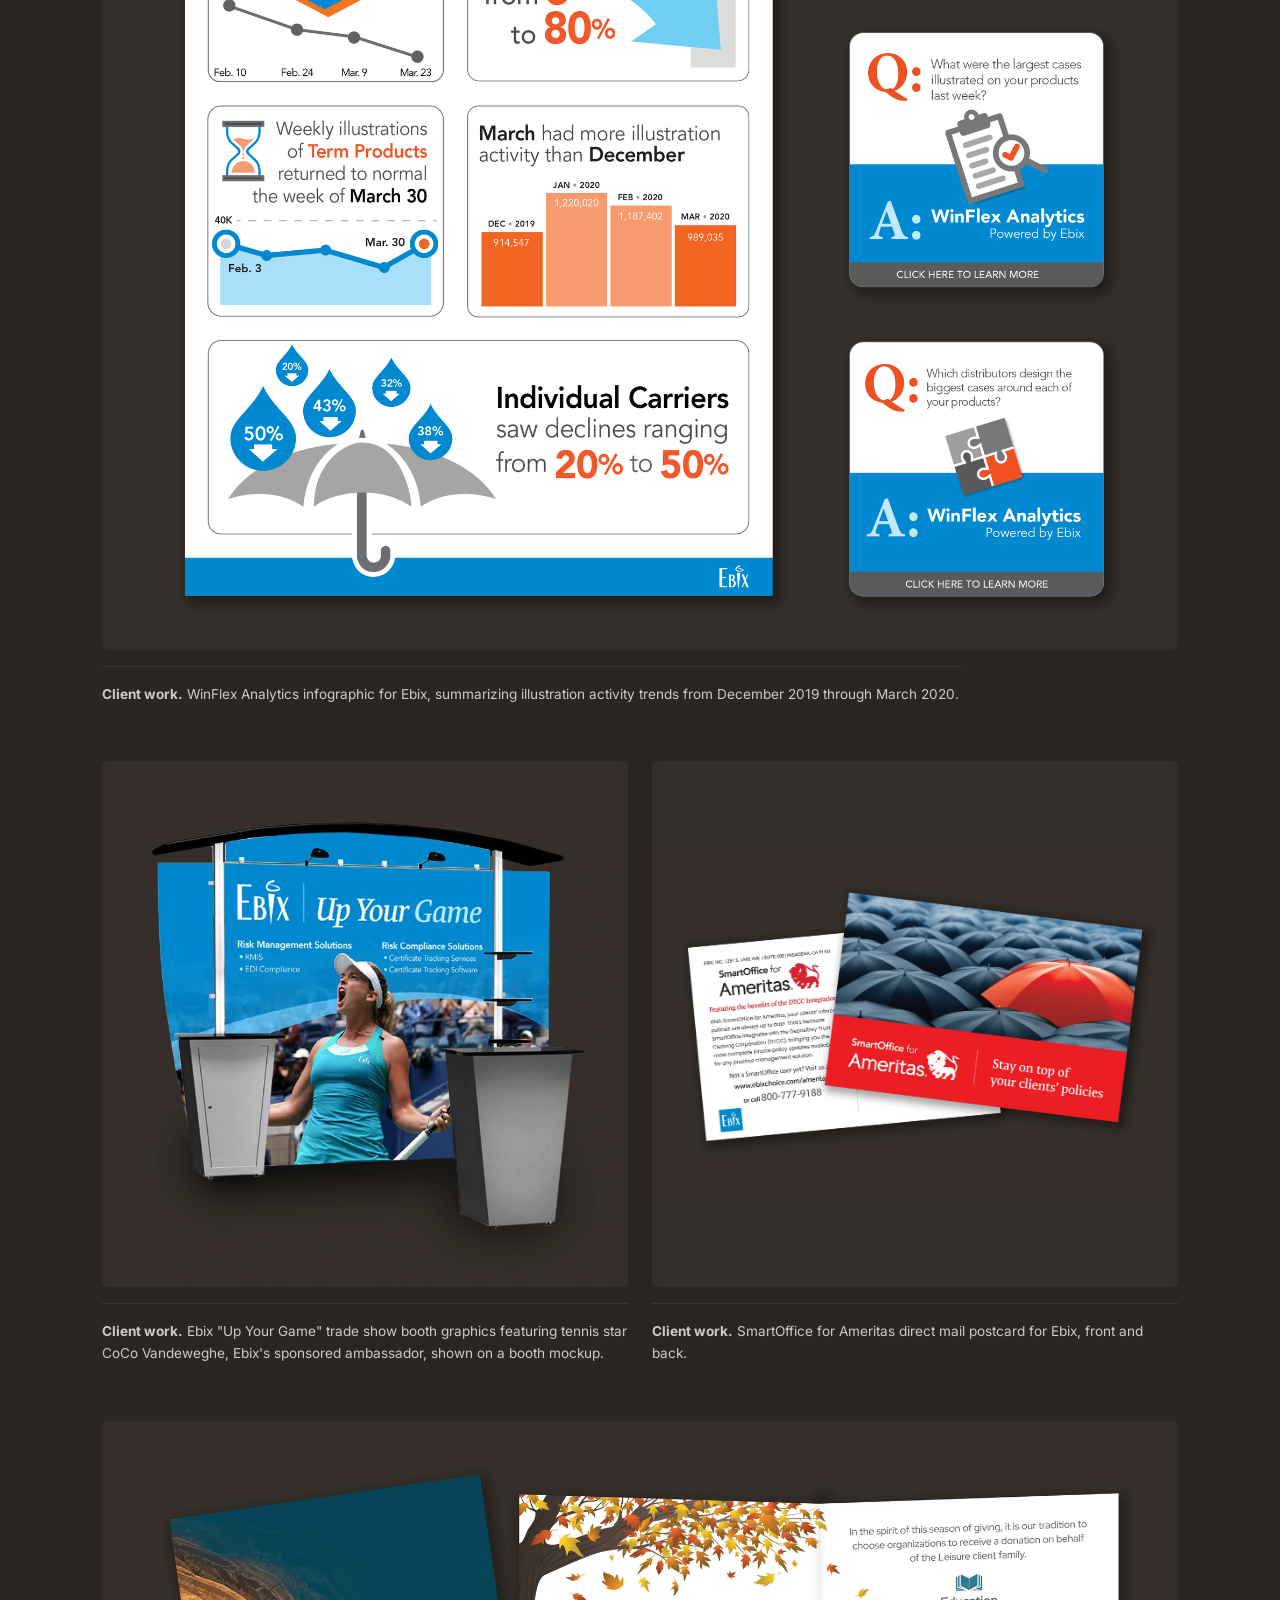
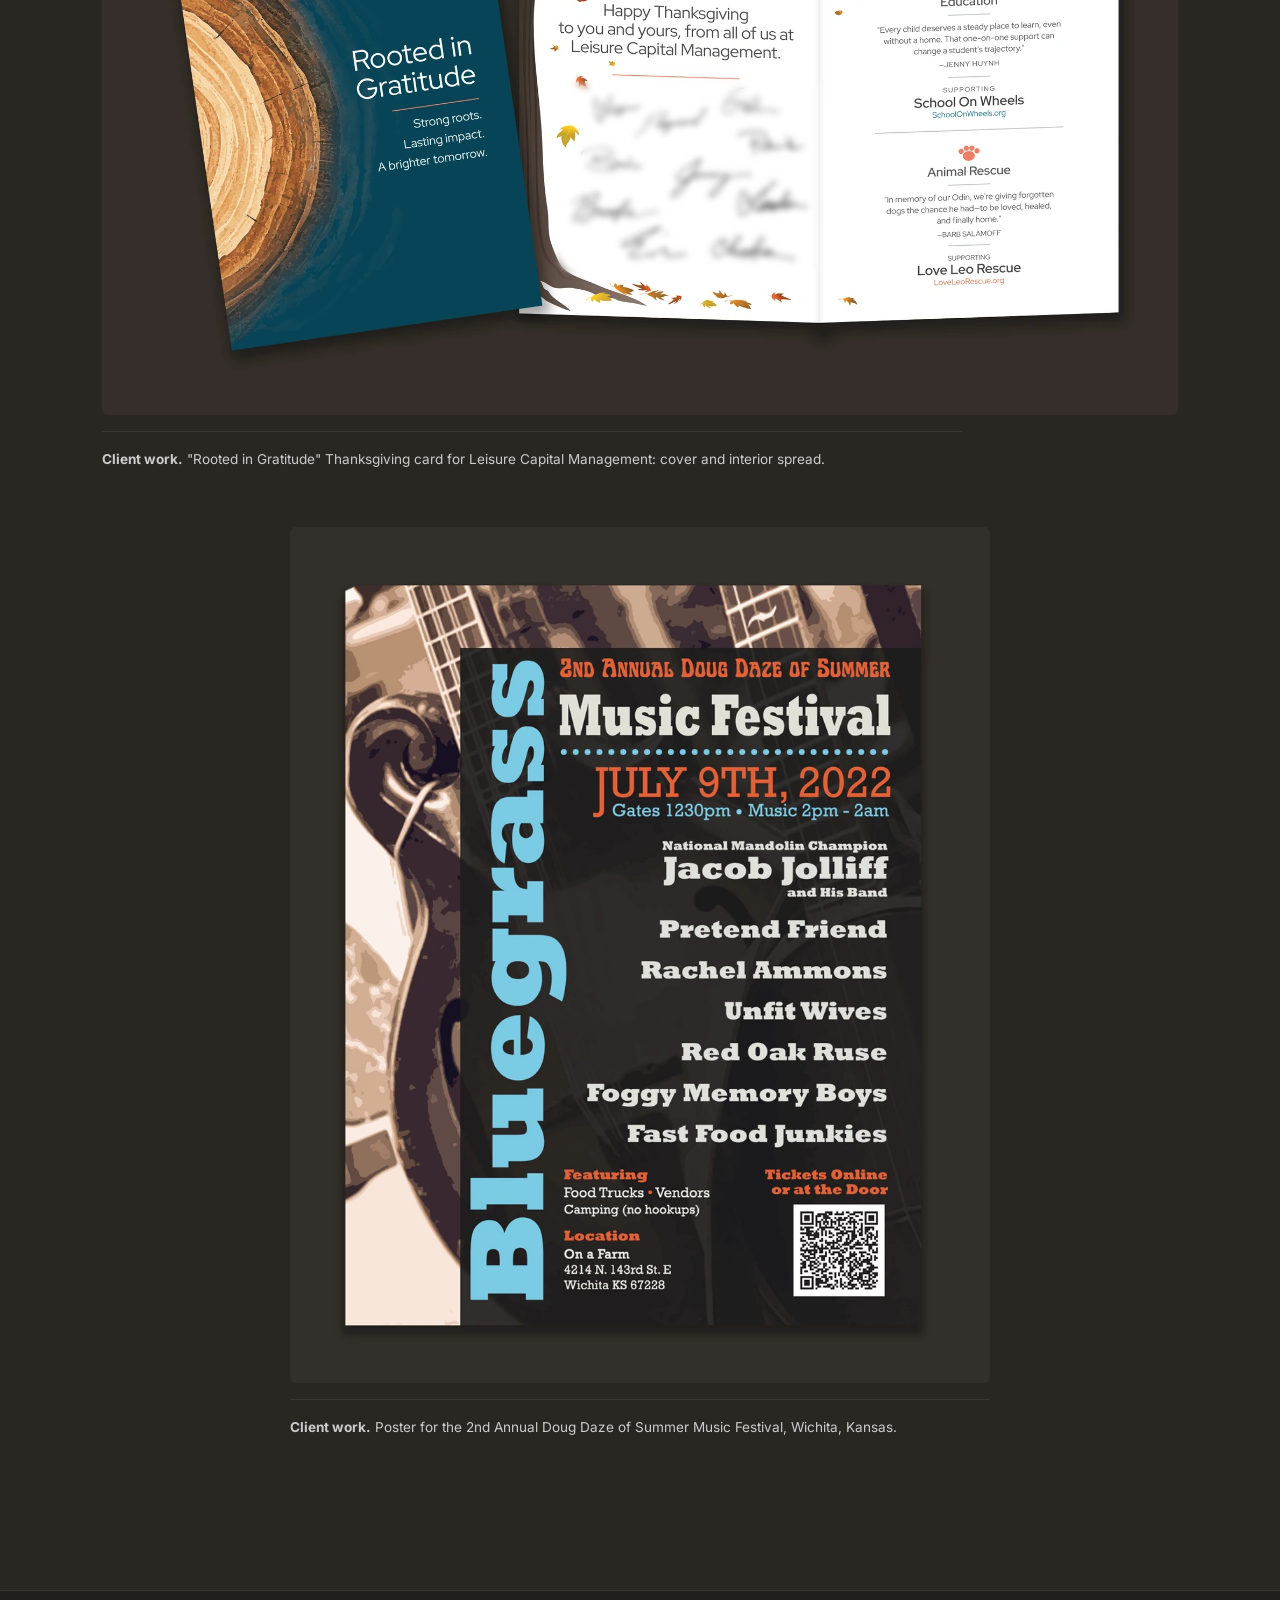
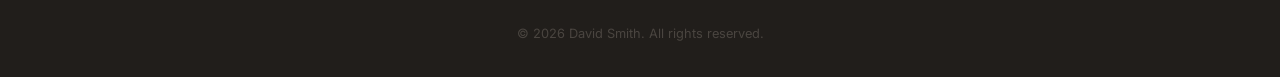
==== commit 5a02959f: "Update Creative Range captions and holiday card image - Chronicle Books caption: bag and mug shown a" ====
--- a/creative-range/index.html
+++ b/creative-range/index.html
@@ -47,7 +47,7 @@
         <!-- 1. Chronicle Books bag (hero) + die cut -->
         <figure class="deliverable deliverable-feature">
           <img class="tile" src="../images/creative-range/chronicle-bag.webp" width="1640" height="1549" alt="Halloween promotional book bag for Chronicle Books, Edward Gorey series, with a black cat whose tail forms the handle, shown with a matching mug" decoding="async" />
-          <figcaption><strong>Proposal.</strong> Promotional Halloween book bag and matching mug for Chronicle Books, Edward Gorey series. Shown as a digital mockup of the assembled bag.</figcaption>
+          <figcaption><strong>Proposal.</strong> Promotional Halloween book bag and matching mug for Chronicle Books, Edward Gorey series. The bag and mug shown are constructed samples.</figcaption>
         </figure>
 
         <figure class="deliverable deliverable-feature">
@@ -70,7 +70,7 @@
         <div class="range-grid">
           <figure class="deliverable">
             <img class="tile" src="../images/creative-range/tradeshow-booth.webp" width="900" height="900" alt="Ebix Up Your Game trade show booth with a tennis player and Risk Management and Risk Compliance solutions" loading="lazy" decoding="async" />
-            <figcaption><strong>Client work.</strong> Ebix "Up Your Game" trade show booth graphics, shown on a booth mockup.</figcaption>
+            <figcaption><strong>Client work.</strong> Ebix "Up Your Game" trade show booth graphics featuring tennis star CoCo Vandeweghe, Ebix's sponsored ambassador, shown on a booth mockup.</figcaption>
           </figure>
           <figure class="deliverable">
             <img class="tile" src="../images/creative-range/direct-mail.webp" width="1200" height="827" alt="SmartOffice for Ameritas direct mail postcard, front with red umbrella and back with copy" loading="lazy" decoding="async" />
@@ -87,7 +87,7 @@
         <!-- 6. Bluegrass festival poster (centered) -->
         <figure class="deliverable deliverable-centered">
           <img class="tile" src="../images/creative-range/bluegrass-ad.webp" width="1000" height="1223" alt="Poster for the 2nd Annual Doug Daze of Summer bluegrass music festival in Wichita, Kansas, July 9, 2022, with a vertical Bluegrass headline over a stylized guitar" loading="lazy" decoding="async" />
-          <figcaption><strong>Proposal.</strong> Poster for the 2nd Annual Doug Daze of Summer Music Festival, Wichita, Kansas.</figcaption>
+          <figcaption><strong>Client work.</strong> Poster for the 2nd Annual Doug Daze of Summer Music Festival, Wichita, Kansas.</figcaption>
         </figure>
 
       </div>
--- a/styles.css
+++ b/styles.css
@@ -1295,3 +1295,67 @@
   .work-card-wide .card-body { padding: 1.5rem; }
   .range-grid { grid-template-columns: 1fr; }
 }
+
+/* ─────────────────────────────────────────────
+   HOMEPAGE RESUME SECTIONS
+   Summary, Expertise, Experience, Education
+   (.tile rules are scoped to #expertise because the
+   Creative Range page already uses img.tile)
+   ───────────────────────────────────────────── */
+
+.eyebrow-lg { font-size: 1.125rem; }
+
+/* ── Summary ── */
+#summary { background: var(--bg); border-top: 1px solid var(--border); padding: 4rem 0 2.5rem; }
+.summary-grid { display: grid; grid-template-columns: 1.4fr 1fr; gap: 3rem; align-items: start; }
+.summary-text { font-size: 1.05rem; color: var(--text-2); line-height: 1.8; }
+.summary-points { list-style: none; display: flex; flex-direction: column; gap: 0.8rem; }
+.summary-points li { font-size: 0.9rem; color: var(--text-2); line-height: 1.65; padding-left: 1.1rem; position: relative; }
+.summary-points li::before { content: '—'; position: absolute; left: 0; color: var(--accent); }
+
+/* ── Expertise / Skills tiles ── */
+#expertise { background: var(--bg); padding: 0 0 4rem; }
+#expertise .tile-wide { margin-top: 1.75rem; }
+#expertise .tile-text { font-size: 0.95rem; color: var(--text-2); line-height: 1.8; }
+#expertise .tile-grid { display: grid; grid-template-columns: 1fr 1fr; gap: 1.75rem; }
+#expertise .tile { background: var(--bg-card); border: 1px solid var(--border); border-radius: 10px; padding: 1.75rem 2rem; }
+#expertise .tile-title { font-size: 1.125rem; font-weight: 700; letter-spacing: 0.16em; text-transform: uppercase; color: var(--accent); margin-bottom: 1.25rem; }
+.tags { display: flex; flex-wrap: wrap; gap: 0.5rem; }
+.tag { font-size: 0.8rem; font-weight: 500; color: var(--text-2); background: var(--bg-card2); border: 1px solid var(--border); border-radius: var(--radius); padding: 0.3rem 0.7rem; }
+.skill-group + .skill-group { margin-top: 1.1rem; }
+.skill-label { font-size: 0.68rem; font-weight: 700; letter-spacing: 0.12em; text-transform: uppercase; color: var(--text); margin-bottom: 0.5rem; }
+.skill-note { font-size: 0.8rem; color: var(--text-2); line-height: 1.6; margin-top: 0.6rem; }
+
+/* ── Experience ── */
+#experience { background: var(--bg-dark); border-top: 1px solid var(--border); }
+.exp-timeline { display: flex; flex-direction: column; gap: 1.75rem; }
+.exp-entry { background: var(--bg-card); border: 1px solid var(--border); border-radius: 10px; padding: 1.75rem 2rem; transition: border-color 0.25s; display: grid; grid-template-columns: 300px minmax(0, 36rem); gap: 3rem; align-items: start; }
+.exp-entry:hover { border-color: var(--accent); }
+.exp-head { display: flex; flex-direction: column; align-items: flex-start; gap: 0.6rem; }
+.exp-role { font-size: 1.05rem; font-weight: 700; color: var(--text); margin-bottom: 0.3rem; }
+.exp-company { font-size: 0.875rem; color: var(--accent); font-weight: 700; }
+.exp-years { font-size: 1.05rem; font-weight: 700; color: var(--text-2); white-space: nowrap; }
+.exp-highlight { margin-top: 0.9rem; padding-left: 1rem; border-left: 3px solid var(--accent); font-size: 1.3rem; font-weight: 700; color: var(--text); line-height: 1.35; max-width: 17rem; }
+.hl-num { color: var(--accent-h); }
+.exp-highlight::before { content: 'Highlight'; display: block; font-size: 0.72rem; font-weight: 700; letter-spacing: 0.14em; text-transform: uppercase; color: var(--accent); margin-bottom: 0.4rem; }
+.exp-bullets { list-style: none; display: flex; flex-direction: column; gap: 0.7rem; }
+.exp-bullets li { font-size: 0.95rem; color: var(--text-2); line-height: 1.7; padding-left: 1.1rem; position: relative; }
+.exp-bullets li::before { content: '—'; position: absolute; left: 0; color: var(--accent); }
+
+/* ── Education ── */
+#education { background: var(--bg); border-top: 1px solid var(--border); padding: 3rem 0; }
+.edu-row { display: flex; gap: 3rem; flex-wrap: wrap; align-items: baseline; }
+.edu-item { font-size: 0.9rem; color: var(--text-2); }
+.edu-item strong { color: var(--text); font-weight: 700; }
+
+@media (max-width: 900px) {
+  .exp-entry { grid-template-columns: 1fr; gap: 1.25rem; }
+  .exp-head { padding-bottom: 1.1rem; border-bottom: 1px solid var(--border); }
+  .exp-bullets { max-width: none; }
+  .exp-highlight { max-width: none; font-size: 1.2rem; }
+}
+@media (max-width: 768px) {
+  .summary-grid, #expertise .tile-grid { grid-template-columns: 1fr; gap: 2rem; }
+  #expertise .tile { padding: 1.5rem; }
+  .exp-entry { padding: 1.5rem; }
+}
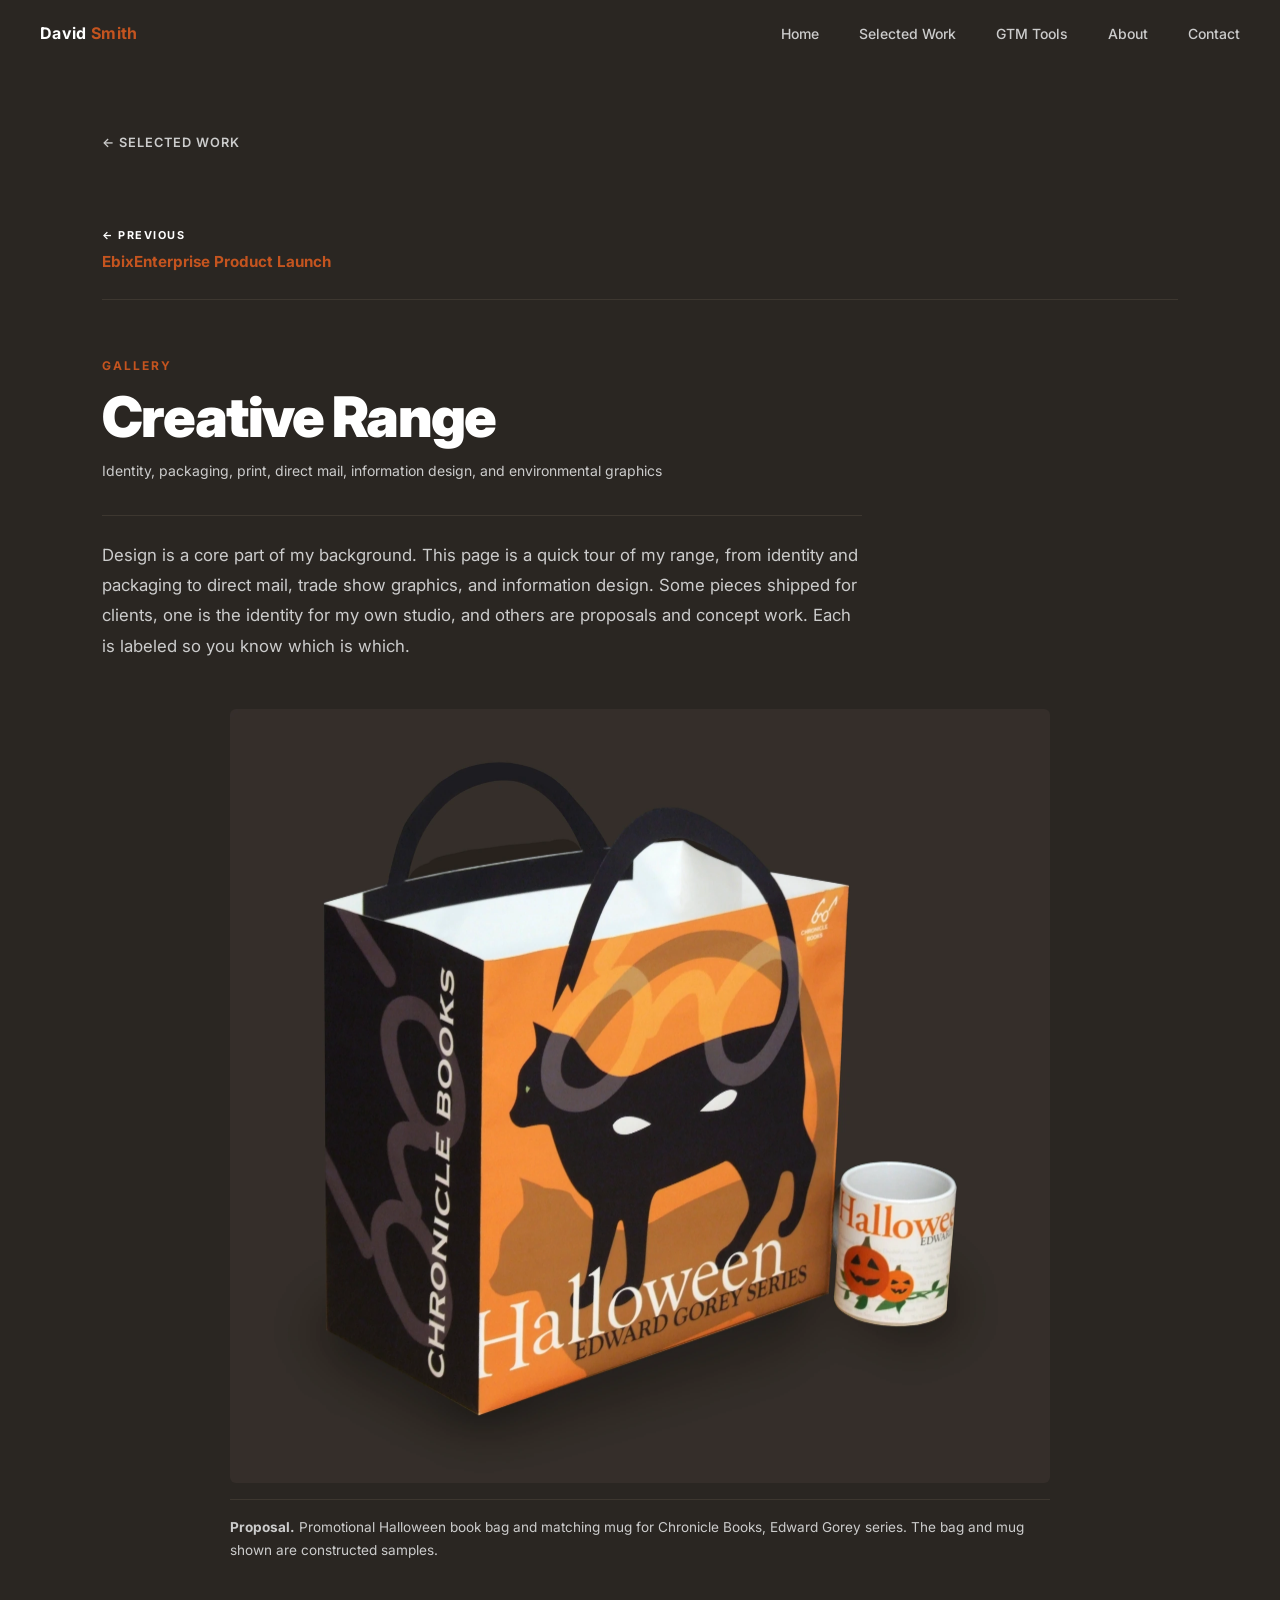
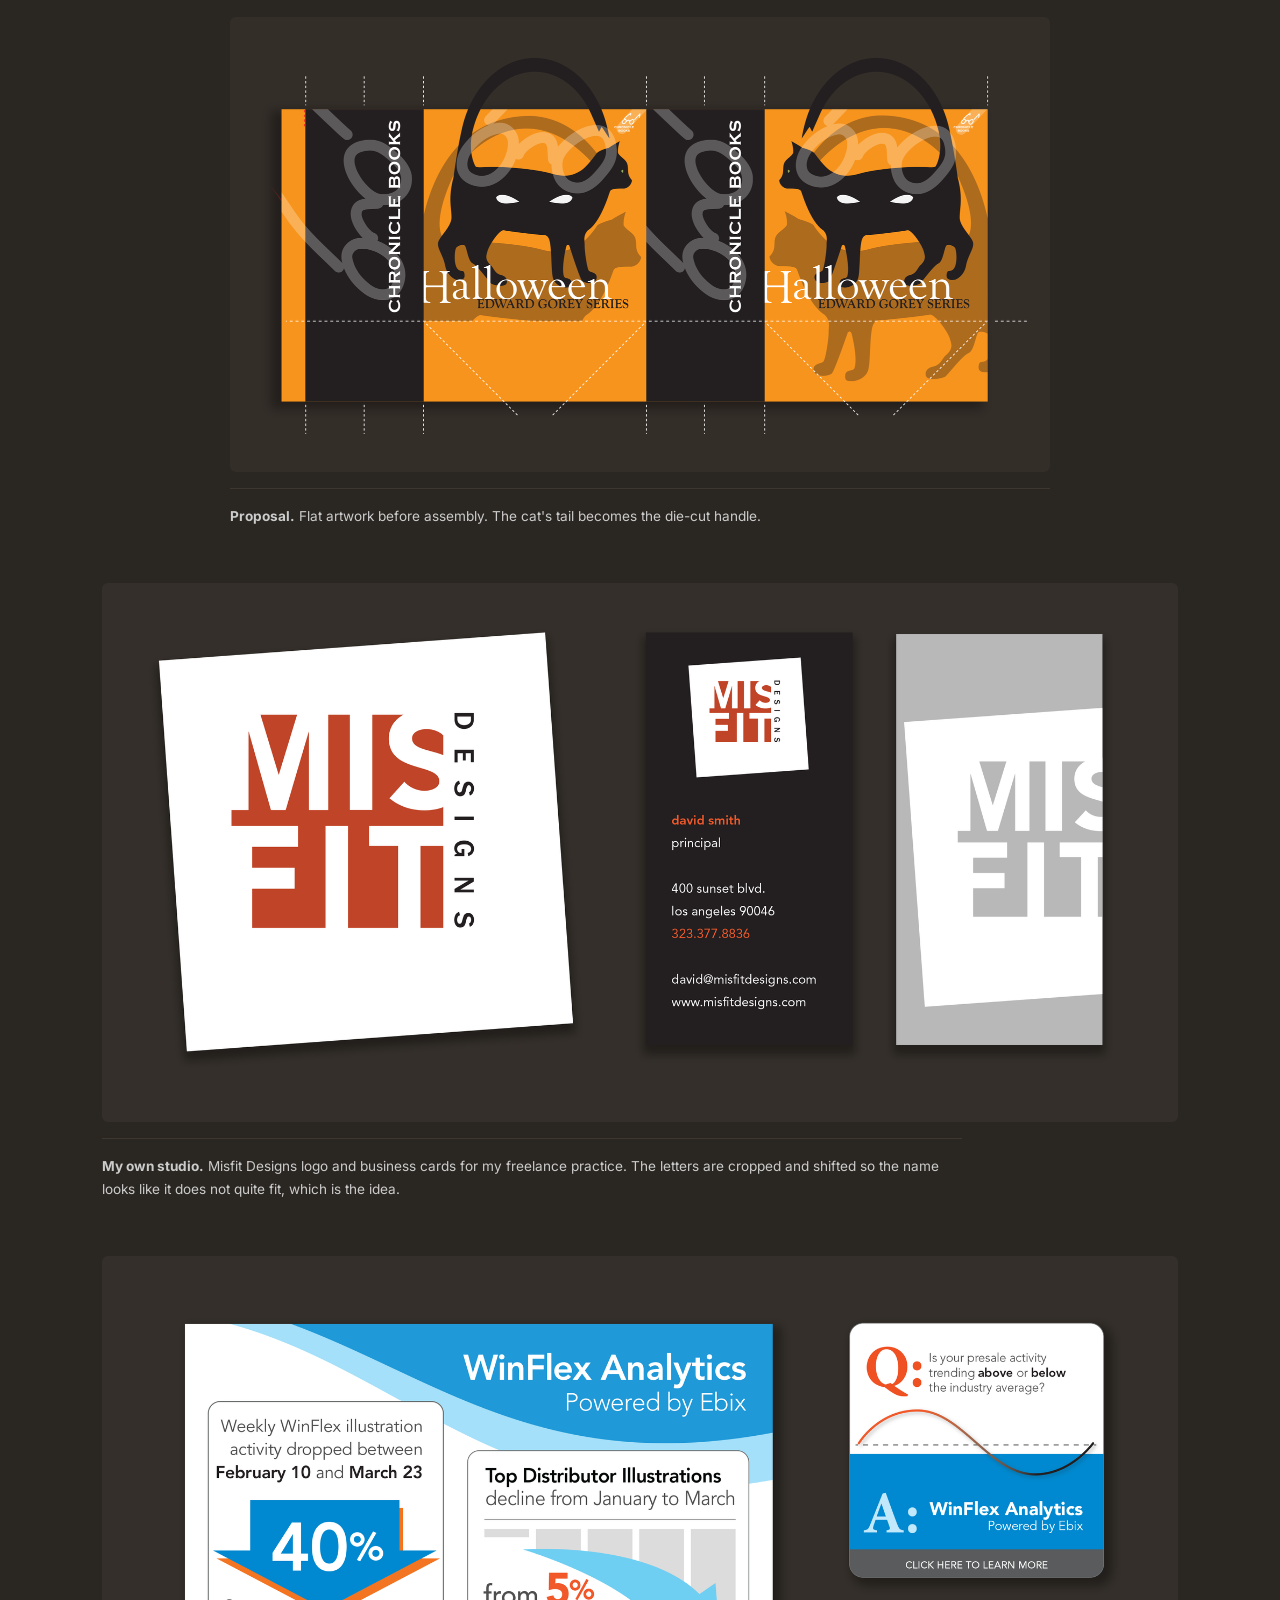
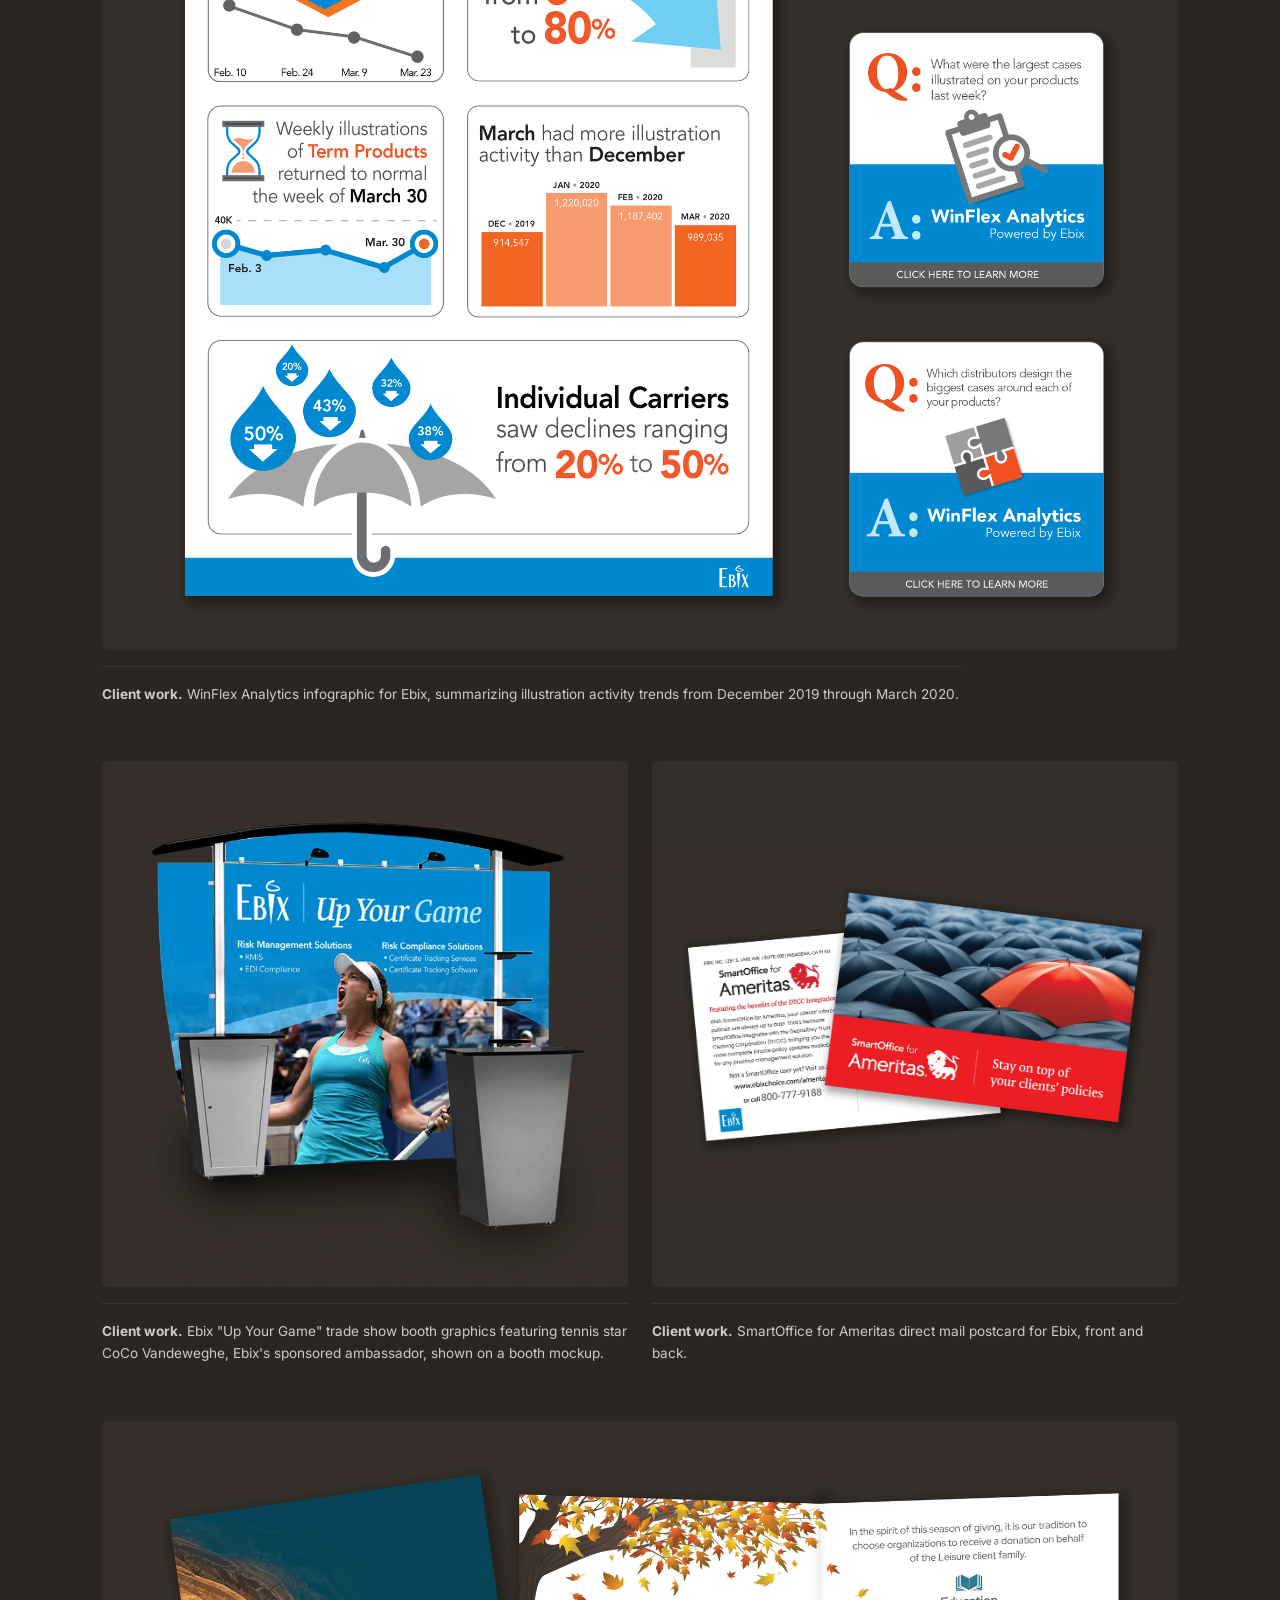
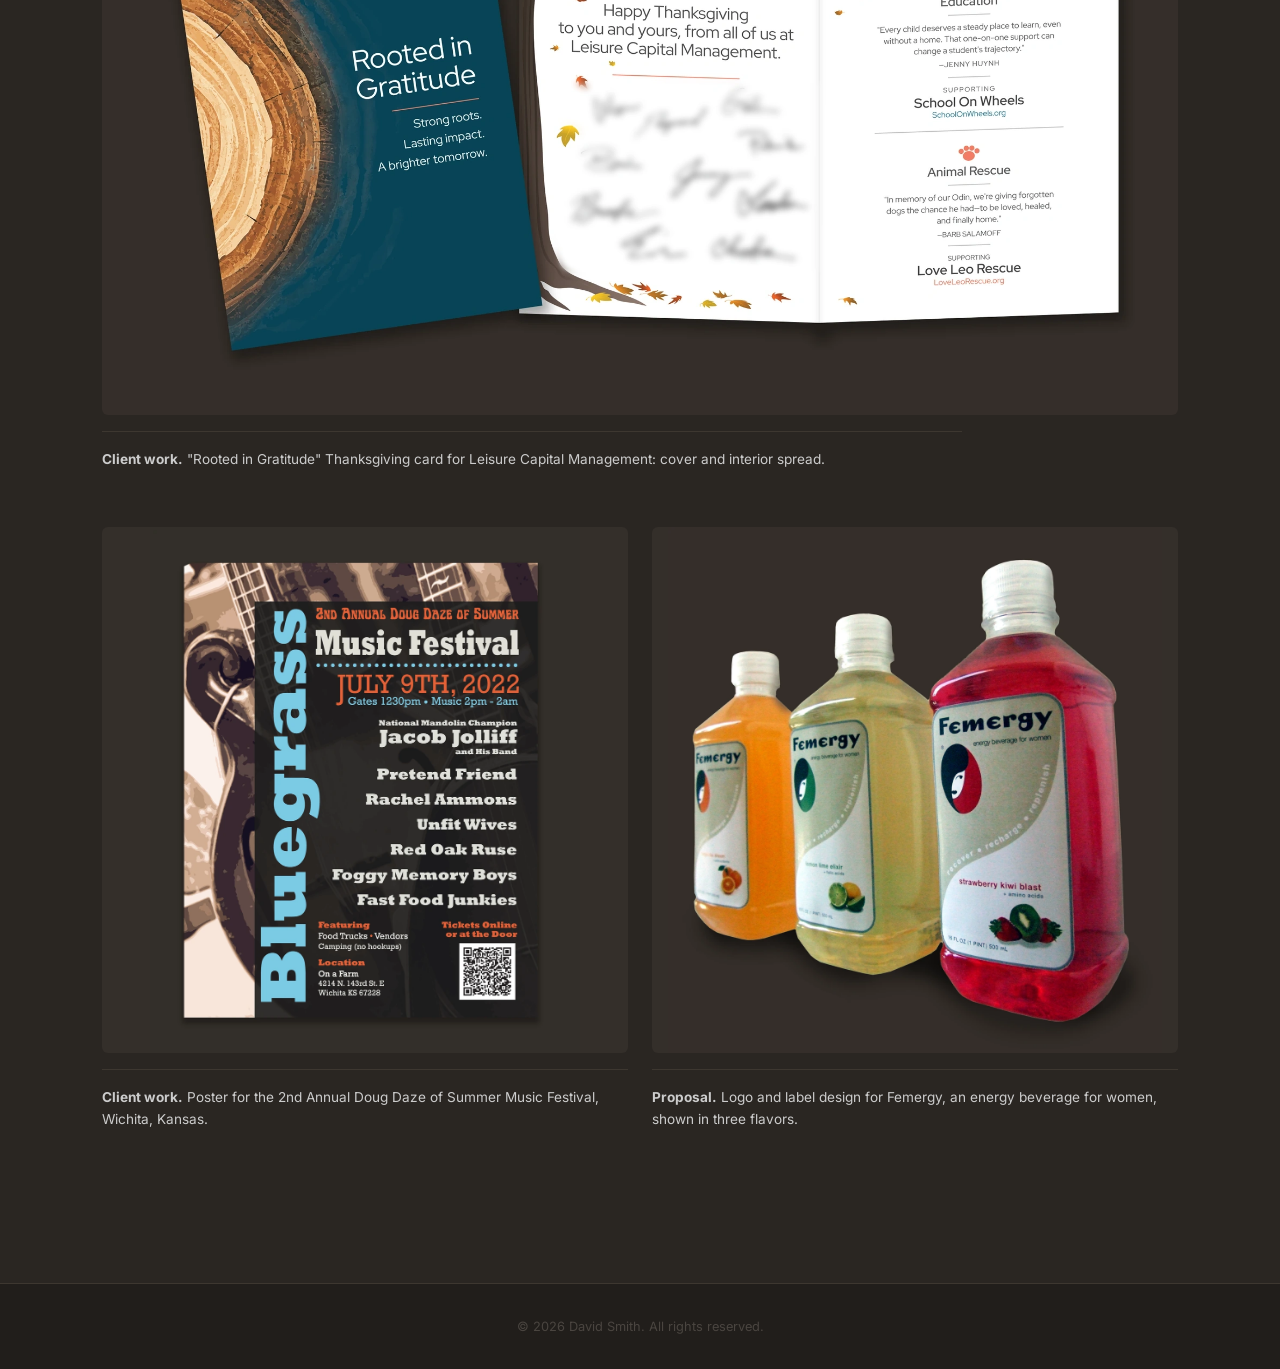
==== commit 0c65bf5a: "Pair Bluegrass poster with new Femergy piece on Creative Range page - Add images/creative-range/feme" ====
--- a/creative-range/index.html
+++ b/creative-range/index.html
@@ -84,11 +84,17 @@
           <figcaption><strong>Client work.</strong> "Rooted in Gratitude" Thanksgiving card for Leisure Capital Management: cover and interior spread.</figcaption>
         </figure>
 
-        <!-- 6. Bluegrass festival poster (centered) -->
-        <figure class="deliverable deliverable-centered">
-          <img class="tile" src="../images/creative-range/bluegrass-ad.webp" width="1000" height="1223" alt="Poster for the 2nd Annual Doug Daze of Summer bluegrass music festival in Wichita, Kansas, July 9, 2022, with a vertical Bluegrass headline over a stylized guitar" loading="lazy" decoding="async" />
-          <figcaption><strong>Client work.</strong> Poster for the 2nd Annual Doug Daze of Summer Music Festival, Wichita, Kansas.</figcaption>
-        </figure>
+        <!-- 6. Bluegrass festival poster + Femergy labels (pair) -->
+        <div class="range-grid">
+          <figure class="deliverable">
+            <img class="tile" src="../images/creative-range/bluegrass-ad.webp" width="1000" height="1223" alt="Poster for the 2nd Annual Doug Daze of Summer bluegrass music festival in Wichita, Kansas, July 9, 2022, with a vertical Bluegrass headline over a stylized guitar" loading="lazy" decoding="async" />
+            <figcaption><strong>Client work.</strong> Poster for the 2nd Annual Doug Daze of Summer Music Festival, Wichita, Kansas.</figcaption>
+          </figure>
+          <figure class="deliverable">
+            <img class="tile" src="../images/creative-range/femergy.webp" width="1200" height="1278" alt="Three Femergy energy beverage bottles for women in orange, lemon lime, and strawberry kiwi flavors, each with a matching label" loading="lazy" decoding="async" />
+            <figcaption><strong>Proposal.</strong> Logo and label design for Femergy, an energy beverage for women, shown in three flavors.</figcaption>
+          </figure>
+        </div>
 
       </div>
     </div>
